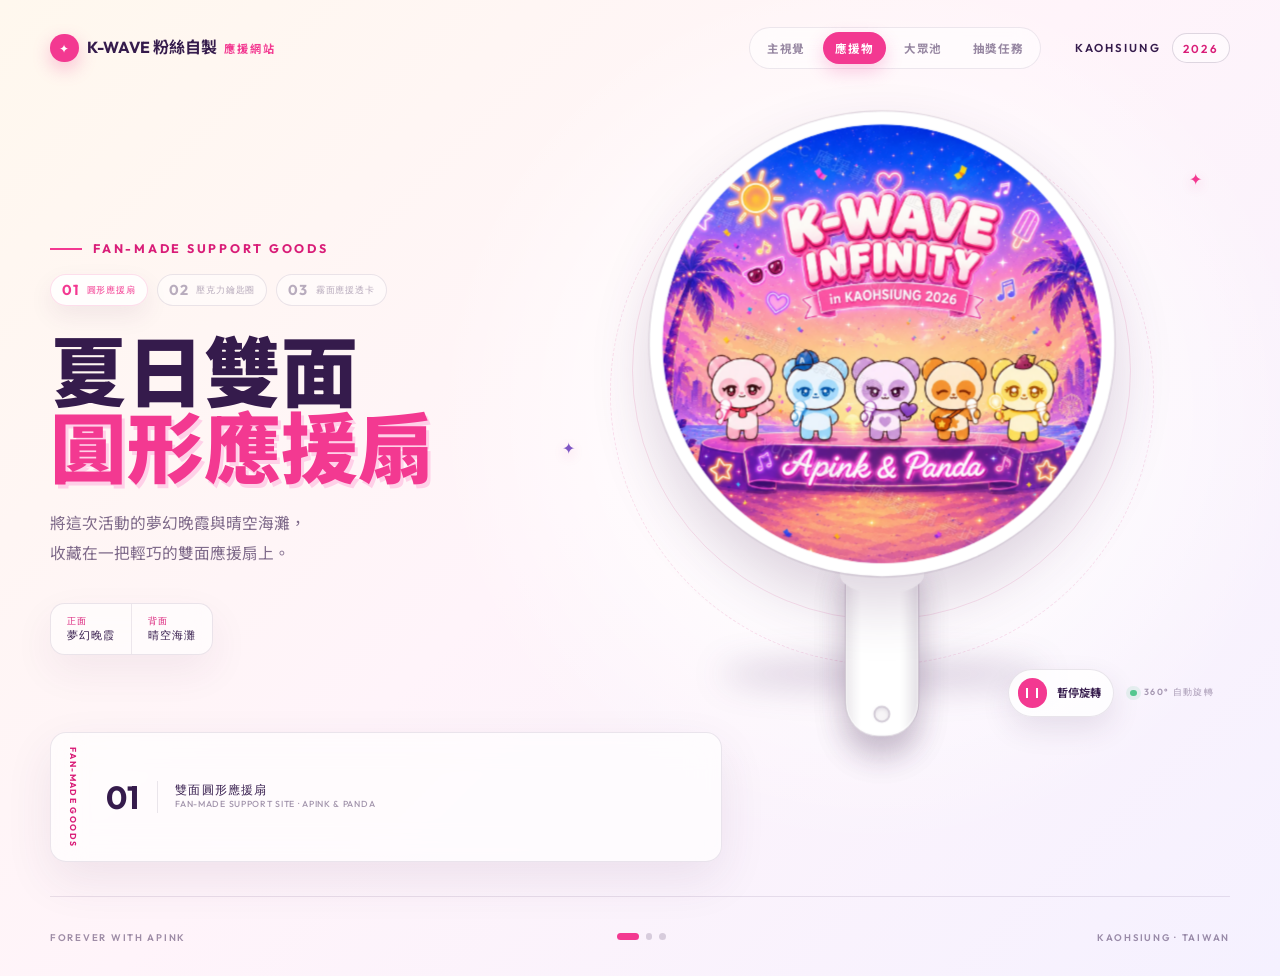
==== merch.html @ 1ee32392 "Rebuild site with watermarked assets" ====
<!doctype html>
<html lang="zh-Hant">

<head>
  <meta charset="UTF-8" />
  <meta name="viewport" content="width=device-width, initial-scale=1.0" />
  <meta name="description" content="Apink & Panda 粉絲自製應援物，展示雙面圓形扇、壓克力鑰匙圈與霧面應援透卡。" />
  <title>粉絲自製應援物 | Apink & Panda</title>
  <link rel="preconnect" href="https://fonts.googleapis.com" />
  <link rel="preconnect" href="https://fonts.gstatic.com" crossorigin />
  <link
    href="https://fonts.googleapis.com/css2?family=Noto+Sans+TC:wght@400;500;700;900&family=Outfit:wght@500;600;700&display=swap"
    rel="stylesheet" />
  <link rel="stylesheet" href="styles.css?v=24" />
</head>

<body class="merch-page">
  <div class="page-glow page-glow--pink" aria-hidden="true"></div>
  <div class="page-glow page-glow--blue" aria-hidden="true"></div>

  <header class="site-header">
    <a class="brand" href="/kwave2026/" aria-label="粉絲自製應援網站首頁">
      <span class="brand__spark" aria-hidden="true">✦</span>
      <span class="brand__text">K-WAVE <span class="brand__suffix">粉絲自製</span></span>
      <strong>應援網站</strong>
    </a>
    <div class="header-actions">
      <nav class="site-nav" aria-label="主要導覽">
        <a href="/kwave2026/">主視覺</a>
        <a class="is-active" href="/kwave2026/merch.html" aria-current="page">應援物</a>
        <a href="/kwave2026/support-pool.html">大眾池</a>
        <a href="/kwave2026/#lucky-draw">抽獎任務</a>
      </nav>
      <p class="event-tag">KAOHSIUNG <span>2026</span></p>
    </div>
  </header>

  <main class="merch-main">
    <section class="merch-copy" aria-labelledby="merch-title">
      <p class="eyebrow"><span></span> FAN-MADE SUPPORT GOODS</p>
      <div class="collection-tabs" role="tablist" aria-label="選擇應援物">
        <button class="is-active" type="button" role="tab" aria-selected="true" data-product="fan">
          <strong>01</strong>
          <span>圓形應援扇</span>
        </button>
        <button type="button" role="tab" aria-selected="false" data-product="keychain">
          <strong>02</strong>
          <span>壓克力鑰匙圈</span>
        </button>
        <button type="button" role="tab" aria-selected="false" data-product="card">
          <strong>03</strong>
          <span>霧面應援透卡</span>
        </button>
      </div>
      <h1 id="merch-title">
        <span id="product-title-prefix">夏日雙面</span>
        <span id="product-title-name">圓形應援扇</span>
      </h1>
      <p class="intro" id="product-intro">
        將這次活動的夢幻晚霞與晴空海灘，<br />
        收藏在一把輕巧的雙面應援扇上。
      </p>

      <div class="merch-meta">
        <div>
          <span id="front-label">正面</span>
          <strong id="front-name">夢幻晚霞</strong>
        </div>
        <div>
          <span id="back-label">背面</span>
          <strong id="back-name">晴空海灘</strong>
        </div>
      </div>
    </section>

    <section class="product-showcase" id="product-showcase" aria-label="雙面圓形應援扇 360 度展示">
      <div class="showcase-ring showcase-ring--outer" aria-hidden="true"></div>
      <div class="showcase-ring showcase-ring--inner" aria-hidden="true"></div>
      <span class="spark merch-spark--one" aria-hidden="true">✦</span>
      <span class="spark merch-spark--two" aria-hidden="true">✦</span>

      <div class="product-model product-fan is-active" id="product-fan" data-product-model="fan">
        <div class="product-rotator product-fan__rotator">
          <div class="product-fan__face product-fan__face--front">
            <div class="product-fan__handle">
              <span class="product-fan__hole"></span>
            </div>
            <div class="product-fan__head">
              <img
                src="assets/apink-wave-night.webp?v=wm1"
                alt="圓形應援扇正面，K-WAVE INFINITY 夢幻晚霞款"
                width="1253"
                height="1253"
                decoding="async"
                draggable="false"
              />
            </div>
          </div>

          <div class="product-fan__face product-fan__face--back">
            <div class="product-fan__handle">
              <span class="product-fan__hole"></span>
            </div>
            <div class="product-fan__head">
              <img
                src="assets/apink-wave-day.webp?v=wm1"
                alt="圓形應援扇背面，K-WAVE INFINITY 晴空海灘款"
                width="1248"
                height="1248"
                decoding="async"
                draggable="false"
              />
            </div>
          </div>
        </div>
      </div>

      <div class="product-model product-keychain" id="product-keychain" data-product-model="keychain" hidden>
        <div class="product-keychain__pair" aria-label="夜晚版本與白天版本壓克力鑰匙圈">
          <div class="product-keychain__item product-keychain__item--night">
            <div class="product-rotator product-keychain__rotator">
              <div class="product-keychain__face product-keychain__face--front">
                <div class="product-keychain__ring"></div>
                <div class="product-keychain__link product-keychain__link--one"></div>
                <div class="product-keychain__link product-keychain__link--two"></div>
                <div class="product-keychain__connector"></div>
                <div class="product-keychain__charm">
                  <img
                    src="assets/apink-wave-night.webp?v=wm1"
                    alt="夜晚版本圓形壓克力鑰匙圈，K-WAVE INFINITY 夢幻晚霞款"
                    width="1253"
                    height="1253"
                    decoding="async"
                    draggable="false"
                  />
                  <span class="product-keychain__eyelet" aria-hidden="true"></span>
                </div>
              </div>

              <div class="product-keychain__face product-keychain__face--back">
                <div class="product-keychain__ring"></div>
                <div class="product-keychain__link product-keychain__link--one"></div>
                <div class="product-keychain__link product-keychain__link--two"></div>
                <div class="product-keychain__connector"></div>
                <div class="product-keychain__charm">
                  <img
                    src="assets/apink-wave-night.webp?v=wm1"
                    alt="夜晚版本圓形壓克力鑰匙圈背面同款圖案"
                    width="1253"
                    height="1253"
                    decoding="async"
                    draggable="false"
                  />
                  <span class="product-keychain__eyelet" aria-hidden="true"></span>
                </div>
              </div>
            </div>
            <span class="product-keychain__label">夜晚版本</span>
          </div>

          <div class="product-keychain__item product-keychain__item--day">
            <div class="product-rotator product-keychain__rotator">
              <div class="product-keychain__face product-keychain__face--front">
                <div class="product-keychain__ring"></div>
                <div class="product-keychain__link product-keychain__link--one"></div>
                <div class="product-keychain__link product-keychain__link--two"></div>
                <div class="product-keychain__connector"></div>
                <div class="product-keychain__charm">
                  <img
                    src="assets/apink-wave-day.webp?v=wm1"
                    alt="白天版本圓形壓克力鑰匙圈，K-WAVE INFINITY 晴空海灘款"
                    width="1248"
                    height="1248"
                    decoding="async"
                    draggable="false"
                  />
                  <span class="product-keychain__eyelet" aria-hidden="true"></span>
                </div>
              </div>

              <div class="product-keychain__face product-keychain__face--back">
                <div class="product-keychain__ring"></div>
                <div class="product-keychain__link product-keychain__link--one"></div>
                <div class="product-keychain__link product-keychain__link--two"></div>
                <div class="product-keychain__connector"></div>
                <div class="product-keychain__charm">
                  <img
                    src="assets/apink-wave-day.webp?v=wm1"
                    alt="白天版本圓形壓克力鑰匙圈背面同款圖案"
                    width="1248"
                    height="1248"
                    decoding="async"
                    draggable="false"
                  />
                  <span class="product-keychain__eyelet" aria-hidden="true"></span>
                </div>
              </div>
            </div>
            <span class="product-keychain__label">白天版本</span>
          </div>
        </div>
      </div>

      <div class="product-model product-card" id="product-card" data-product-model="card" hidden>
        <div class="product-rotator product-card__rotator">
          <div class="product-card__face product-card__face--front">
            <div class="product-card__sheet">
              <img
                src="assets/apink-wave-card.webp?v=wm1"
                alt="霧面透卡正面，K-WAVE INFINITY Apink 與 Panda 橫式設計"
                width="1555"
                height="1012"
                decoding="async"
                draggable="false"
              />
              <span class="product-card__frost" aria-hidden="true"></span>
            </div>
          </div>

          <div class="product-card__face product-card__face--back">
            <div class="product-card__sheet">
              <img
                src="assets/apink-wave-card.webp?v=wm1"
                alt="霧面透卡背面，可透見鏡像的 K-WAVE INFINITY 圖案"
                width="1555"
                height="1012"
                decoding="async"
                draggable="false"
              />
              <span class="product-card__frost" aria-hidden="true"></span>
              <span class="product-card__back-mark" aria-hidden="true">K-WAVE 2026</span>
            </div>
          </div>
        </div>
      </div>

      <div class="spin-control">
        <button id="spin-toggle" type="button" aria-pressed="false">
          <span class="spin-control__icon" aria-hidden="true"></span>
          <span id="spin-label">暫停旋轉</span>
        </button>
        <p aria-live="polite"><span class="motion-indicator"></span> <span id="motion-status">360° 自動旋轉</span></p>
      </div>
    </section>

    <aside class="product-ticket" aria-label="應援物資訊">
      <p>FAN-MADE GOODS</p>
      <strong id="ticket-number">01</strong>
      <div>
        <span id="ticket-name">雙面圓形應援扇</span>
        <small>FAN-MADE SUPPORT SITE · APINK &amp; PANDA</small>
      </div>
    </aside>
  </main>

  <footer class="site-footer">
    <p>FOREVER WITH APINK</p>
    <div class="pagination" aria-label="應援物頁次">
      <button class="pagination__dot is-active" type="button" data-product="fan" aria-label="顯示 01 圓形應援扇"
        aria-current="true"></button>
      <button class="pagination__dot" type="button" data-product="keychain" aria-label="顯示 02 壓克力鑰匙圈"
        aria-current="false"></button>
      <button class="pagination__dot" type="button" data-product="card" aria-label="顯示 03 霧面透卡"
        aria-current="false"></button>
    </div>
    <p>KAOHSIUNG · TAIWAN</p>
  </footer>

  <script src="merch.js?v=6"></script>
</body>

</html>
---- styles.css ----
:root {
  color-scheme: light;
  --ink: #351b4c;
  --pink: #f33991;
  --pink-deep: #d91d78;
  --pink-light: #ff96cf;
  --violet: #7e56c4;
  --cream: #fff8f0;
  --blue: #5bc8ff;
  --card-size: min(38rem, 68vw, 72vh);
  font-family: "Noto Sans TC", sans-serif;
  font-synthesis: none;
}

* {
  box-sizing: border-box;
}

html {
  min-width: 320px;
  min-height: 100%;
  overflow-x: hidden;
  overflow-x: clip;
  background: var(--cream);
}

body {
  position: relative;
  min-height: 100vh;
  min-height: 100svh;
  margin: 0;
  overflow-x: hidden;
  color: var(--ink);
  background:
    radial-gradient(circle at 53% 47%, rgb(255 255 255 / 92%) 0 15%, transparent 42%),
    linear-gradient(135deg, #fff8ee 0%, #fff2f7 50%, #f7f2ff 100%);
}

body::before {
  position: fixed;
  inset: 0;
  z-index: -1;
  background-image: radial-gradient(rgb(100 61 130 / 16%) 0.7px, transparent 0.7px);
  background-size: 11px 11px;
  content: "";
  mask-image: linear-gradient(to bottom, black, transparent 84%);
}

button,
a {
  -webkit-tap-highlight-color: transparent;
}

.page-glow {
  position: fixed;
  z-index: -2;
  width: min(42rem, 100vw);
  aspect-ratio: 1;
  border-radius: 50%;
  filter: blur(70px);
  opacity: 0.22;
  pointer-events: none;
}

.page-glow--pink {
  top: -18rem;
  left: 0;
  background: #ff5fac;
}

.page-glow--blue {
  right: 0;
  bottom: -21rem;
  background: #70ccff;
}

.site-header,
.site-footer {
  position: relative;
  z-index: 10;
  display: flex;
  align-items: center;
  justify-content: space-between;
  width: min(1180px, calc(100% - 64px));
  margin-inline: auto;
}

.site-header {
  min-height: 96px;
}

.header-actions,
.site-nav {
  display: flex;
  align-items: center;
}

.header-actions {
  gap: 2.1rem;
}

.site-nav {
  gap: 0.35rem;
  padding: 0.28rem;
  border: 1px solid rgb(53 27 76 / 9%);
  border-radius: 999px;
  background: rgb(255 255 255 / 50%);
  backdrop-filter: blur(12px);
}

.site-nav a {
  padding: 0.48rem 0.78rem;
  border-radius: 999px;
  color: rgb(53 27 76 / 52%);
  font-size: 0.72rem;
  font-weight: 700;
  letter-spacing: 0.06em;
  text-decoration: none;
  transition:
    color 180ms ease,
    background 180ms ease,
    box-shadow 180ms ease;
}

.site-nav a:hover {
  color: var(--pink-deep);
}

.site-nav a.is-active {
  color: white;
  background: var(--pink);
  box-shadow: 0 7px 18px rgb(236 45 137 / 23%);
}

.brand {
  display: inline-flex;
  align-items: baseline;
  gap: 0.42rem;
  min-width: 0;
  color: var(--ink);
  font-family: "Outfit", "Noto Sans TC", sans-serif;
  font-size: 1rem;
  font-weight: 700;
  letter-spacing: 0;
  text-decoration: none;
  white-space: nowrap;
}

.brand__text {
  overflow: hidden;
  min-width: 0;
  text-overflow: ellipsis;
  white-space: nowrap;
}

.brand strong {
  color: var(--pink);
  font-size: 0.7rem;
  letter-spacing: 0.17em;
}

.brand__spark {
  display: inline-grid;
  width: 1.8rem;
  height: 1.8rem;
  margin-right: 0.12rem;
  place-items: center;
  border-radius: 50%;
  color: white;
  background: var(--pink);
  box-shadow: 0 7px 18px rgb(236 45 137 / 28%);
  font-size: 0.78rem;
}

.event-tag {
  margin: 0;
  font-family: "Outfit", sans-serif;
  font-size: 0.72rem;
  font-weight: 600;
  letter-spacing: 0.18em;
}

.event-tag span {
  display: inline-block;
  margin-left: 0.45rem;
  padding: 0.4rem 0.65rem;
  border: 1px solid rgb(53 27 76 / 16%);
  border-radius: 999px;
  color: var(--pink-deep);
  background: rgb(255 255 255 / 52%);
}

.hero {
  display: grid;
  grid-template-columns: minmax(17rem, 0.76fr) minmax(28rem, 1.24fr);
  align-items: center;
  width: min(1180px, calc(100% - 64px));
  min-height: calc(100svh - 176px);
  margin-inline: auto;
  padding: 1.5rem 0 3rem;
}

.hero__copy {
  position: relative;
  z-index: 5;
  padding-bottom: 2.25rem;
}

.eyebrow {
  display: flex;
  align-items: center;
  gap: 0.7rem;
  margin: 0 0 1.1rem;
  color: var(--pink-deep);
  font-family: "Outfit", sans-serif;
  font-size: 0.78rem;
  font-weight: 700;
  letter-spacing: 0.22em;
}

.eyebrow span {
  width: 2rem;
  height: 2px;
  background: var(--pink);
}

h1 {
  margin: 0;
  color: var(--ink);
  font-size: 4.8rem;
  font-weight: 900;
  letter-spacing: 0;
  line-height: 0.98;
}

h1 span {
  display: block;
  color: var(--pink);
  text-shadow: 0.04em 0.055em 0 #ffd0e8;
}

.intro {
  margin: 1.7rem 0 0;
  color: rgb(53 27 76 / 64%);
  font-size: 0.98rem;
  line-height: 1.9;
}

.hero-actions {
  display: flex;
  flex-wrap: wrap;
  gap: 0.8rem;
  margin-top: 2rem;
}

.primary-link,
.ghost-link,
.raffle-primary,
.raffle-secondary {
  display: inline-flex;
  align-items: center;
  justify-content: center;
  min-height: 2.85rem;
  padding: 0.72rem 1rem;
  border-radius: 999px;
  font-weight: 800;
  text-decoration: none;
  transition:
    transform 180ms ease,
    box-shadow 180ms ease,
    border-color 180ms ease,
    background 180ms ease;
}

.primary-link,
.raffle-primary {
  border: 1px solid rgb(243 57 145 / 18%);
  color: white;
  background: var(--pink);
  box-shadow: 0 14px 30px rgb(236 45 137 / 24%);
}

.ghost-link,
.raffle-secondary {
  border: 1px solid rgb(53 27 76 / 11%);
  color: var(--ink);
  background: rgb(255 255 255 / 66%);
  box-shadow: 0 12px 28px rgb(64 35 81 / 8%);
}

.primary-link:hover,
.ghost-link:hover,
.raffle-primary:hover,
.raffle-secondary:hover {
  transform: translateY(-2px);
}

.side-status {
  display: flex;
  align-items: center;
  gap: 0.55rem;
  width: fit-content;
  margin-top: 2rem;
  padding: 0.6rem 0.85rem;
  border: 1px solid rgb(53 27 76 / 10%);
  border-radius: 999px;
  background: rgb(255 255 255 / 58%);
  box-shadow: 0 12px 35px rgb(93 43 94 / 8%);
  backdrop-filter: blur(12px);
  font-size: 0.68rem;
  letter-spacing: 0.08em;
}

.side-status__dot {
  width: 0.48rem;
  height: 0.48rem;
  border-radius: 50%;
  background: var(--pink);
  box-shadow: 0 0 0 4px rgb(243 57 145 / 12%);
}

.side-status strong {
  font-family: "Outfit", sans-serif;
  font-size: 0.68rem;
  letter-spacing: 0.13em;
}

.fan-stage {
  position: relative;
  display: grid;
  min-height: calc(var(--card-size) + 7rem);
  place-items: center;
  perspective: 1500px;
}

.flip-card {
  position: relative;
  z-index: 3;
  width: var(--card-size);
  aspect-ratio: 1;
  padding: 0;
  border: 0;
  border-radius: 50%;
  outline: none;
  background: transparent;
  cursor: pointer;
  perspective: 1500px;
  touch-action: pan-y;
  animation: fan-float 5.5s ease-in-out infinite;
}

.flip-card::before {
  position: absolute;
  inset: 3.5%;
  z-index: -1;
  border-radius: 50%;
  background: rgb(128 49 119 / 34%);
  box-shadow: 0 2.5rem 3rem rgb(97 48 108 / 24%);
  content: "";
  filter: blur(20px);
  transform: translateY(5%);
  transition: background 600ms ease;
}

.flip-card:focus-visible::after {
  position: absolute;
  inset: -0.7rem;
  border: 3px solid var(--pink);
  border-radius: 50%;
  content: "";
  animation: focus-pulse 1.4s ease-in-out infinite;
}

.flip-card__inner {
  position: absolute;
  inset: 0;
  display: block;
  border-radius: 50%;
  transform-style: preserve-3d;
  transition: transform 900ms cubic-bezier(0.2, 0.74, 0.25, 1);
}

.flip-card.is-flipped .flip-card__inner {
  transform: rotateY(180deg);
}

.flip-card__face {
  position: absolute;
  inset: 0;
  display: block;
  overflow: hidden;
  border: 8px solid rgb(255 255 255 / 88%);
  border-radius: 50%;
  background: #fff;
  box-shadow:
    0 0 0 1px rgb(84 45 93 / 9%),
    inset 0 0 0 1px rgb(255 255 255 / 80%);
  backface-visibility: hidden;
  -webkit-backface-visibility: hidden;
}

.flip-card__face::after {
  position: absolute;
  inset: 0;
  border-radius: inherit;
  background: linear-gradient(
    125deg,
    rgb(255 255 255 / 42%) 0%,
    transparent 19%,
    transparent 74%,
    rgb(255 255 255 / 16%) 100%
  );
  content: "";
  pointer-events: none;
}

.flip-card__face--back {
  transform: rotateY(180deg);
}

.flip-card__face img {
  display: block;
  width: 100%;
  height: 100%;
  object-fit: cover;
  user-select: none;
}

.flip-hint {
  position: absolute;
  right: 2.5%;
  bottom: 0.75rem;
  z-index: 6;
  display: flex;
  align-items: center;
  gap: 0.65rem;
  padding: 0.55rem 0.9rem 0.55rem 0.55rem;
  border: 1px solid rgb(53 27 76 / 11%);
  border-radius: 999px;
  color: var(--ink);
  background: rgb(255 255 255 / 78%);
  box-shadow: 0 12px 32px rgb(64 35 81 / 12%);
  backdrop-filter: blur(14px);
  font: 600 0.76rem/1 "Noto Sans TC", sans-serif;
  cursor: pointer;
  transition:
    transform 180ms ease,
    box-shadow 180ms ease;
}

.flip-hint:hover {
  box-shadow: 0 14px 36px rgb(64 35 81 / 18%);
  transform: translateY(-2px);
}

.flip-hint__icon {
  display: grid;
  width: 2rem;
  height: 2rem;
  place-items: center;
  border-radius: 50%;
  color: white;
  background: var(--pink);
}

.flip-hint__icon svg {
  width: 1.1rem;
  fill: none;
  stroke: currentColor;
  stroke-linecap: round;
  stroke-linejoin: round;
  stroke-width: 1.8;
}

.orbit {
  position: absolute;
  z-index: 0;
  border: 1px solid rgb(218 46 130 / 14%);
  border-radius: 50%;
  pointer-events: none;
}

.orbit--outer {
  width: calc(var(--card-size) + 6rem);
  aspect-ratio: 1;
  border-style: dashed;
  animation: orbit-spin 35s linear infinite;
}

.orbit--inner {
  width: calc(var(--card-size) + 2.8rem);
  aspect-ratio: 1;
}

.spark {
  position: absolute;
  z-index: 4;
  color: var(--pink);
  text-shadow: 0 4px 12px rgb(218 46 130 / 25%);
  animation: spark-pulse 2.8s ease-in-out infinite;
}

.spark--one {
  top: 11%;
  right: 5%;
  font-size: 1.3rem;
}

.spark--two {
  bottom: 15%;
  left: 2%;
  color: var(--violet);
  font-size: 0.9rem;
  animation-delay: -1.2s;
}

.spark--three {
  top: 25%;
  left: 3%;
  color: #f0a524;
  font-size: 0.65rem;
  animation-delay: -2s;
}

.site-footer {
  min-height: 80px;
  border-top: 1px solid rgb(53 27 76 / 10%);
  color: rgb(53 27 76 / 48%);
  font-family: "Outfit", sans-serif;
  font-size: 0.6rem;
  font-weight: 600;
  letter-spacing: 0.18em;
}

.pagination {
  display: flex;
  align-items: center;
  gap: 0.45rem;
}

.pagination__dot {
  padding: 0;
  width: 0.38rem;
  height: 0.38rem;
  border: 0;
  border-radius: 999px;
  background: rgb(53 27 76 / 18%);
  cursor: pointer;
  transition:
    width 320ms ease,
    background 320ms ease;
}

.pagination__dot.is-active {
  width: 1.35rem;
  background: var(--pink);
}

.merch-page {
  --fan-head-size: min(29rem, 50vw, 59vh);
  --keychain-size: min(21rem, 38vw, 43vh);
  --merch-card-width: min(31rem, 47vw, 58vh);
  background:
    radial-gradient(circle at 68% 42%, rgb(255 255 255 / 96%) 0 14%, transparent 42%),
    linear-gradient(135deg, #fff8ee 0%, #fff4fa 48%, #f5f1ff 100%);
}

.merch-main {
  position: relative;
  display: grid;
  grid-template-columns: minmax(19rem, 0.82fr) minmax(31rem, 1.18fr);
  align-items: center;
  width: min(1180px, calc(100% - 64px));
  min-height: calc(100svh - 176px);
  margin-inline: auto;
  padding: 1rem 0 7rem;
}

.merch-copy {
  position: relative;
  z-index: 5;
}

.collection-tabs {
  position: relative;
  z-index: 1;
  display: flex;
  flex-wrap: wrap;
  gap: 0.55rem;
  margin: 0 0 1.5rem;
}

.collection-tabs button {
  display: flex;
  align-items: center;
  gap: 0.48rem;
  padding: 0.5rem 0.7rem;
  border: 1px solid rgb(53 27 76 / 10%);
  border-radius: 999px;
  color: rgb(53 27 76 / 35%);
  background: rgb(255 255 255 / 48%);
  cursor: pointer;
  font: 600 0.65rem/1 "Outfit", sans-serif;
  letter-spacing: 0.08em;
  transition:
    color 180ms ease,
    border-color 180ms ease,
    background 180ms ease,
    box-shadow 180ms ease;
}

.collection-tabs button:hover {
  color: var(--pink-deep);
}

.collection-tabs button.is-active {
  border-color: rgb(243 57 145 / 16%);
  color: var(--pink);
  background: rgb(255 255 255 / 82%);
  box-shadow: 0 10px 24px rgb(93 43 94 / 8%);
}

.collection-tabs strong {
  font-size: 0.9rem;
}

.collection-tabs span {
  font-size: 0.55rem;
}

.merch-copy h1 #product-title-prefix {
  color: var(--ink);
  text-shadow: none;
}

.merch-meta {
  display: grid;
  grid-template-columns: repeat(2, auto);
  width: fit-content;
  margin-top: 2.2rem;
  overflow: hidden;
  border: 1px solid rgb(53 27 76 / 10%);
  border-radius: 0.9rem;
  background: rgb(255 255 255 / 56%);
  box-shadow: 0 16px 40px rgb(93 43 94 / 7%);
  backdrop-filter: blur(12px);
}

.merch-meta div {
  display: grid;
  gap: 0.3rem;
  padding: 0.8rem 1rem;
}

.merch-meta div + div {
  border-left: 1px solid rgb(53 27 76 / 9%);
}

.merch-meta span {
  color: var(--pink-deep);
  font: 700 0.56rem/1 "Outfit", sans-serif;
  letter-spacing: 0.16em;
}

.merch-meta strong {
  font: 600 0.66rem/1 "Outfit", sans-serif;
  letter-spacing: 0.09em;
}

.product-showcase {
  position: relative;
  display: grid;
  min-height: calc(var(--fan-head-size) + 13rem);
  place-items: start center;
  perspective: 1800px;
}

.product-showcase::after {
  position: absolute;
  bottom: 5.9rem;
  left: 50%;
  z-index: 0;
  width: calc(var(--fan-head-size) * 0.7);
  height: 2rem;
  border-radius: 50%;
  background: rgb(73 36 93 / 18%);
  content: "";
  filter: blur(16px);
  transform: translateX(-50%);
  animation: product-shadow 9s ease-in-out infinite;
}

.product-fan {
  position: relative;
  z-index: 3;
  width: var(--fan-head-size);
  height: calc(var(--fan-head-size) + 10.2rem);
  transform-style: preserve-3d;
}

.product-fan__rotator {
  position: absolute;
  inset: 0;
  transform-style: preserve-3d;
  animation: product-turn 9s linear infinite;
}

.product-fan.is-paused .product-fan__rotator {
  animation-play-state: paused;
}

.product-fan__face {
  position: absolute;
  inset: 0;
  transform-style: preserve-3d;
  backface-visibility: hidden;
  -webkit-backface-visibility: hidden;
}

.product-fan__face--front {
  transform: translateZ(4px);
}

.product-fan__face--back {
  transform: rotateY(180deg) translateZ(4px);
}

.product-fan__head {
  position: relative;
  z-index: 3;
  width: var(--fan-head-size);
  aspect-ratio: 1;
  padding: 0.42rem;
  overflow: hidden;
  border: 0.42rem solid #fff;
  border-radius: 50%;
  background: #fff;
  box-shadow:
    0 0 0 1px rgb(60 31 75 / 17%),
    0 1.8rem 3.8rem rgb(83 39 95 / 20%),
    inset 0 0 1rem rgb(255 255 255 / 58%);
}

.product-fan__head::after {
  position: absolute;
  inset: 0;
  border-radius: inherit;
  background: linear-gradient(125deg, rgb(255 255 255 / 40%), transparent 20% 75%, rgb(255 255 255 / 15%));
  content: "";
  pointer-events: none;
}

.product-fan__head img {
  display: block;
  width: 100%;
  height: 100%;
  border-radius: 50%;
  object-fit: cover;
  user-select: none;
}

.product-fan__handle {
  position: absolute;
  top: calc(var(--fan-head-size) - 1.25rem);
  left: 50%;
  z-index: 1;
  width: clamp(3.6rem, calc(var(--fan-head-size) * 0.16), 4.7rem);
  height: 11.25rem;
  border: 1px solid rgb(60 31 75 / 18%);
  border-radius: 0 0 2.1rem 2.1rem;
  background:
    linear-gradient(90deg, rgb(229 225 230 / 72%), #fff 20% 78%, rgb(221 217 224 / 76%)),
    #fff;
  box-shadow:
    0 1.2rem 2rem rgb(65 36 75 / 17%),
    inset 0 0 0 1px rgb(255 255 255 / 75%);
  transform: translateX(-50%);
}

.product-fan__handle::before {
  position: absolute;
  top: -0.35rem;
  left: -0.35rem;
  width: calc(100% + 0.7rem);
  height: 2.6rem;
  border-radius: 0 0 45% 45%;
  background: white;
  content: "";
}

.product-fan__hole {
  position: absolute;
  bottom: 0.82rem;
  left: 50%;
  width: 1.08rem;
  aspect-ratio: 1;
  border: 2px solid rgb(53 27 76 / 18%);
  border-radius: 50%;
  background: rgb(246 243 246 / 80%);
  box-shadow: inset 0 2px 3px rgb(53 27 76 / 8%);
  transform: translateX(-50%);
}

.product-keychain {
  --keychain-item-size: calc(var(--keychain-size) * 0.72);
  position: relative;
  z-index: 3;
  width: min(100%, calc(var(--keychain-item-size) * 2 + 2rem));
  height: calc(var(--keychain-item-size) + 11rem);
  margin-top: 1.2rem;
  transform-style: preserve-3d;
}

.product-keychain__pair {
  display: grid;
  grid-template-columns: repeat(2, var(--keychain-item-size));
  gap: clamp(0.9rem, 2.2vw, 2rem);
  justify-content: center;
  width: 100%;
  height: 100%;
}

.product-keychain__item {
  position: relative;
  width: var(--keychain-item-size);
  height: calc(var(--keychain-item-size) + 9.4rem);
  transform-style: preserve-3d;
}

.product-keychain__item--night {
  transform: translateY(0.55rem) rotateZ(-1.6deg);
}

.product-keychain__item--day {
  transform: translateY(-0.2rem) rotateZ(1.6deg);
}

.product-keychain__rotator {
  position: absolute;
  inset: 0;
  transform-style: preserve-3d;
  animation: keychain-turn 8s linear infinite;
}

.product-keychain.is-paused .product-keychain__rotator {
  animation-play-state: paused;
}

.product-keychain__face {
  position: absolute;
  inset: 0;
  transform-style: preserve-3d;
  backface-visibility: hidden;
  -webkit-backface-visibility: hidden;
}

.product-keychain__face--front {
  transform: translateZ(5px);
}

.product-keychain__face--back {
  transform: rotateY(180deg) translateZ(5px);
}

.product-keychain__ring {
  position: absolute;
  top: 0;
  left: 50%;
  width: 5.2rem;
  aspect-ratio: 1;
  border: 0.48rem solid #d9d8df;
  border-radius: 50%;
  background: transparent;
  box-shadow:
    inset 0 0 0 2px rgb(255 255 255 / 78%),
    0 0.55rem 1.2rem rgb(53 27 76 / 16%);
  transform: translateX(-50%);
}

.product-keychain__ring::after {
  position: absolute;
  inset: -0.3rem;
  border: 1px solid rgb(53 27 76 / 18%);
  border-radius: inherit;
  content: "";
}

.product-keychain__link {
  position: absolute;
  left: 50%;
  width: 1.05rem;
  height: 1.65rem;
  border: 0.22rem solid #d9d8df;
  border-radius: 50%;
  box-shadow: inset 0 0 0 1px rgb(255 255 255 / 70%);
  transform: translateX(-50%);
}

.product-keychain__link--one {
  top: 4.25rem;
}

.product-keychain__link--two {
  top: 5.55rem;
}

.product-keychain__connector {
  position: absolute;
  top: 6.75rem;
  left: 50%;
  z-index: 1;
  width: 2.5rem;
  height: 2.8rem;
  border: 0.24rem solid #d9d8df;
  border-radius: 50%;
  background: rgb(255 255 255 / 18%);
  box-shadow: inset 0 0 0 1px rgb(255 255 255 / 75%);
  transform: translateX(-50%);
}

.product-keychain__charm {
  position: absolute;
  top: 8.2rem;
  left: 50%;
  width: var(--keychain-item-size, var(--keychain-size));
  aspect-ratio: 1;
  padding: 0.58rem;
  overflow: hidden;
  border: 0.28rem solid rgb(255 255 255 / 78%);
  border-radius: 50%;
  background: rgb(255 255 255 / 38%);
  box-shadow:
    0 0 0 1px rgb(60 31 75 / 18%),
    0 1.8rem 3.8rem rgb(83 39 95 / 20%),
    inset 0 0 1.2rem rgb(255 255 255 / 72%);
  transform: translateX(-50%);
  backdrop-filter: blur(3px);
}

.product-keychain__charm::after {
  position: absolute;
  inset: 0;
  border-radius: inherit;
  background:
    linear-gradient(125deg, rgb(255 255 255 / 58%), transparent 22% 68%, rgb(255 255 255 / 20%)),
    linear-gradient(90deg, rgb(255 255 255 / 22%), transparent 8% 92%, rgb(255 255 255 / 30%));
  content: "";
  pointer-events: none;
}

.product-keychain__charm img {
  display: block;
  width: 100%;
  height: 100%;
  border-radius: 50%;
  object-fit: cover;
  user-select: none;
}

.product-keychain__eyelet {
  position: absolute;
  top: 0.82rem;
  left: 50%;
  z-index: 2;
  width: 1.2rem;
  aspect-ratio: 1;
  border: 0.22rem solid #d9d8df;
  border-radius: 50%;
  background: rgb(255 255 255 / 74%);
  box-shadow:
    0 2px 5px rgb(53 27 76 / 16%),
    inset 0 0 0 1px white;
  transform: translateX(-50%);
}

.product-keychain__label {
  position: absolute;
  left: 50%;
  bottom: 0;
  z-index: 4;
  padding: 0.42rem 0.68rem;
  border: 1px solid rgb(255 255 255 / 64%);
  border-radius: 999px;
  color: var(--pink-deep);
  background: rgb(255 255 255 / 72%);
  box-shadow: 0 10px 22px rgb(64 35 81 / 10%);
  font-size: 0.68rem;
  font-weight: 900;
  white-space: nowrap;
  transform: translateX(-50%);
  backdrop-filter: blur(10px);
}

.product-card {
  position: relative;
  z-index: 3;
  width: var(--merch-card-width);
  aspect-ratio: 1555 / 1012;
  margin-top: 6.4rem;
  transform-style: preserve-3d;
}

.product-card__rotator {
  position: absolute;
  inset: 0;
  transform-style: preserve-3d;
  animation: card-float 4.2s ease-in-out infinite;
}

.product-card.is-paused .product-card__rotator {
  animation-play-state: paused;
}

.product-card__face {
  position: absolute;
  inset: 0;
  transform-style: preserve-3d;
  backface-visibility: hidden;
  -webkit-backface-visibility: hidden;
}

.product-card__face--front {
  transform: translateZ(4px);
}

.product-card__face--back {
  transform: rotateY(180deg) translateZ(4px);
}

.product-card__sheet {
  position: relative;
  width: 100%;
  height: 100%;
  padding: 0.42rem;
  overflow: hidden;
  border: 1px solid rgb(255 255 255 / 82%);
  border-radius: 1.15rem;
  background:
    linear-gradient(135deg, rgb(255 255 255 / 62%), rgb(238 225 246 / 34%)),
    rgb(255 255 255 / 28%);
  box-shadow:
    0 0 0 1px rgb(70 38 88 / 14%),
    0 2rem 4rem rgb(83 39 95 / 19%),
    inset 0 0 1.2rem rgb(255 255 255 / 70%);
  backdrop-filter: blur(5px) saturate(0.9);
}

.product-card__sheet::before {
  position: absolute;
  inset: 0;
  z-index: 3;
  border-radius: inherit;
  background:
    linear-gradient(115deg, rgb(255 255 255 / 48%), transparent 24% 68%, rgb(255 255 255 / 24%)),
    radial-gradient(circle at 24% 20%, rgb(255 255 255 / 28%), transparent 30%);
  content: "";
  pointer-events: none;
}

.product-card__sheet::after {
  position: absolute;
  inset: 0.18rem;
  z-index: 4;
  border: 1px solid rgb(255 255 255 / 58%);
  border-radius: 0.9rem;
  content: "";
  pointer-events: none;
}

.product-card__sheet img {
  display: block;
  width: 100%;
  height: 100%;
  border-radius: 0.78rem;
  object-fit: cover;
  opacity: 0.82;
  filter: contrast(0.92) saturate(0.88);
  user-select: none;
}

.product-card__frost {
  position: absolute;
  inset: 0.42rem;
  z-index: 2;
  border-radius: 0.78rem;
  background-image: radial-gradient(rgb(255 255 255 / 24%) 0.6px, transparent 0.7px);
  background-size: 4px 4px;
  mix-blend-mode: screen;
  opacity: 0.78;
  pointer-events: none;
}

.product-card__face--back img {
  opacity: 0.5;
  filter: contrast(0.8) saturate(0.65) blur(0.35px);
  transform: scaleX(-1);
}

.product-card__face--back .product-card__frost {
  background-color: rgb(255 255 255 / 20%);
  opacity: 1;
}

.product-card__back-mark {
  position: absolute;
  right: 1.25rem;
  bottom: 1rem;
  z-index: 5;
  padding: 0.42rem 0.65rem;
  border: 1px solid rgb(255 255 255 / 58%);
  border-radius: 999px;
  color: rgb(53 27 76 / 54%);
  background: rgb(255 255 255 / 26%);
  font: 700 0.55rem/1 "Outfit", sans-serif;
  letter-spacing: 0.14em;
  backdrop-filter: blur(5px);
}

.product-showcase.is-card::after {
  bottom: 14rem;
  width: calc(var(--merch-card-width) * 0.72);
  animation: card-shadow 4.2s ease-in-out infinite;
}

.product-showcase.is-keychain::after {
  bottom: 6.2rem;
  width: calc(var(--keychain-size) * 1.3);
}

.product-showcase.is-card .spin-control {
  bottom: 10rem;
}

.showcase-ring {
  position: absolute;
  top: calc(var(--fan-head-size) * 0.02);
  z-index: 0;
  aspect-ratio: 1;
  border: 1px solid rgb(218 46 130 / 13%);
  border-radius: 50%;
  pointer-events: none;
}

.showcase-ring--outer {
  width: calc(var(--fan-head-size) + 5rem);
  border-style: dashed;
  animation: orbit-spin 36s linear infinite;
}

.showcase-ring--inner {
  width: calc(var(--fan-head-size) + 2.2rem);
}

.merch-spark--one {
  top: 8%;
  right: 4%;
}

.merch-spark--two {
  top: 48%;
  left: 4%;
  color: var(--violet);
  animation-delay: -1.3s;
}

.spin-control {
  position: absolute;
  right: 1rem;
  bottom: 4.2rem;
  z-index: 6;
  display: flex;
  align-items: center;
  gap: 1rem;
}

.spin-control button {
  display: flex;
  align-items: center;
  gap: 0.58rem;
  padding: 0.52rem 0.8rem 0.52rem 0.55rem;
  border: 1px solid rgb(53 27 76 / 11%);
  border-radius: 999px;
  color: var(--ink);
  background: rgb(255 255 255 / 82%);
  box-shadow: 0 12px 30px rgb(64 35 81 / 11%);
  font: 600 0.7rem/1 "Noto Sans TC", sans-serif;
  cursor: pointer;
}

.spin-control__icon {
  position: relative;
  display: grid;
  width: 1.85rem;
  height: 1.85rem;
  place-items: center;
  border-radius: 50%;
  background: var(--pink);
}

.spin-control__icon::before {
  width: 0.5rem;
  height: 0.62rem;
  border-right: 2px solid white;
  border-left: 2px solid white;
  content: "";
}

.spin-control button[aria-pressed="true"] .spin-control__icon::before {
  width: 0;
  height: 0;
  margin-left: 0.12rem;
  border-top: 0.35rem solid transparent;
  border-right: 0;
  border-bottom: 0.35rem solid transparent;
  border-left: 0.58rem solid white;
}

.spin-control p {
  display: flex;
  align-items: center;
  gap: 0.45rem;
  margin: 0;
  color: rgb(53 27 76 / 43%);
  font: 600 0.56rem/1 "Outfit", sans-serif;
  letter-spacing: 0.15em;
}

.spin-control .motion-indicator {
  width: 0.4rem;
  height: 0.4rem;
  flex: 0 0 auto;
  border-radius: 50%;
  background: #54c78f;
  box-shadow: 0 0 0 4px rgb(84 199 143 / 12%);
}

.product-ticket {
  position: absolute;
  bottom: 2.15rem;
  left: 0;
  z-index: 7;
  display: grid;
  grid-template-columns: auto auto 1fr;
  align-items: center;
  width: min(42rem, 64%);
  padding: 0.85rem 1.1rem;
  border: 1px solid rgb(53 27 76 / 10%);
  border-radius: 1rem;
  background: rgb(255 255 255 / 66%);
  box-shadow: 0 18px 48px rgb(79 39 91 / 9%);
  backdrop-filter: blur(16px);
}

.product-ticket > p {
  margin: 0;
  padding-right: 1rem;
  color: var(--pink-deep);
  font: 700 0.54rem/1 "Outfit", sans-serif;
  letter-spacing: 0.16em;
  writing-mode: vertical-rl;
}

.product-ticket > strong {
  padding: 0 1.1rem 0 0.8rem;
  border-right: 1px solid rgb(53 27 76 / 10%);
  font: 700 2rem/1 "Outfit", sans-serif;
}

.product-ticket > div {
  display: grid;
  gap: 0.28rem;
  padding-left: 1.1rem;
}

.product-ticket span {
  font: 700 0.72rem/1 "Outfit", sans-serif;
  letter-spacing: 0.1em;
}

.product-ticket small {
  color: rgb(53 27 76 / 45%);
  font: 500 0.55rem/1 "Outfit", sans-serif;
  letter-spacing: 0.08em;
}

.raffle-section {
  position: relative;
  display: grid;
  grid-template-columns: minmax(18rem, 0.78fr) minmax(28rem, 1.22fr);
  gap: 3rem;
  align-items: center;
  width: min(1180px, calc(100% - 64px));
  margin: 0 auto 4.5rem;
  padding: 4.6rem 0 2.4rem;
}

.raffle-section::before {
  position: absolute;
  top: 1.4rem;
  right: 6%;
  z-index: -1;
  width: min(31rem, 72vw);
  aspect-ratio: 1;
  border-radius: 50%;
  background:
    radial-gradient(circle, rgb(255 255 255 / 78%) 0 16%, transparent 48%),
    radial-gradient(circle, rgb(243 57 145 / 14%) 0 42%, transparent 66%);
  content: "";
  filter: blur(2px);
}

.raffle-copy h2 {
  margin: 0;
  color: var(--ink);
  font-size: 4.4rem;
  font-weight: 900;
  letter-spacing: 0;
  line-height: 0.98;
}

.raffle-copy h2 span {
  display: block;
  color: var(--pink);
  text-shadow: 0.04em 0.055em 0 #ffd0e8;
}

.raffle-prize {
  display: grid;
  grid-template-columns: auto 1fr;
  gap: 1rem;
  align-items: center;
  width: fit-content;
  margin-top: 2rem;
  padding: 0.85rem 1rem;
  border: 1px solid rgb(53 27 76 / 10%);
  border-radius: 1.1rem;
  background: rgb(255 255 255 / 62%);
  box-shadow: 0 18px 48px rgb(79 39 91 / 9%);
  backdrop-filter: blur(16px);
}

.raffle-prize-visual {
  width: min(100%, 35rem);
  margin: 1.8rem 0 0;
}

.raffle-prize-visual img {
  display: block;
  width: 100%;
  height: auto;
  border: 1px solid rgb(53 27 76 / 8%);
  border-radius: 0.9rem;
  box-shadow: 0 22px 56px rgb(79 39 91 / 12%);
}

.raffle-prize strong {
  color: var(--pink);
  font: 800 2.4rem/1 "Outfit", sans-serif;
}

.raffle-prize div {
  display: grid;
  gap: 0.28rem;
}

.raffle-prize span {
  font: 700 0.72rem/1 "Outfit", sans-serif;
  letter-spacing: 0.12em;
}

.raffle-prize small {
  color: rgb(53 27 76 / 50%);
  font-size: 0.78rem;
  font-weight: 700;
}

.raffle-note {
  width: min(100%, 35rem);
  margin: 1rem 0 0;
  padding: 0.9rem 1rem;
  border-left: 3px solid rgb(243 57 145 / 46%);
  border-radius: 0.8rem;
  color: rgb(53 27 76 / 66%);
  background: rgb(255 255 255 / 50%);
  box-shadow: 0 14px 34px rgb(79 39 91 / 7%);
  font-size: 0.86rem;
  font-weight: 700;
  line-height: 1.75;
}

.raffle-note strong {
  display: block;
  margin-bottom: 0.28rem;
  color: var(--pink-deep);
  font-size: 0.78rem;
}

.raffle-note strong + strong {
  margin-top: 0.85rem;
}

.raffle-panel {
  position: relative;
  overflow: hidden;
  min-height: 39rem;
  padding: 1.2rem;
  border: 1px solid rgb(53 27 76 / 10%);
  border-radius: 1.45rem;
  background:
    linear-gradient(145deg, rgb(255 255 255 / 82%), rgb(255 244 250 / 70%)),
    rgb(255 255 255 / 62%);
  box-shadow:
    0 1.8rem 4rem rgb(83 39 95 / 14%),
    inset 0 0 0 1px rgb(255 255 255 / 54%);
  backdrop-filter: blur(18px);
}

.support-pool {
  display: grid;
  gap: 0.75rem;
  width: min(100%, 35rem);
}

.support-pool__header {
  display: flex;
  align-items: end;
  justify-content: space-between;
  gap: 0.8rem;
}

.support-pool__header p {
  margin: 0;
  color: var(--pink-deep);
  font: 800 0.58rem/1 "Outfit", sans-serif;
  letter-spacing: 0.16em;
}

.support-pool__header h3 {
  margin: 0;
  color: var(--ink);
  font-size: 1.25rem;
  font-weight: 900;
  letter-spacing: 0;
}

.support-pool__header h2 {
  margin: 0;
  color: var(--ink);
  font-size: 1.45rem;
  font-weight: 900;
  letter-spacing: 0;
}

.support-pool__stage {
  --pool-accent: var(--pink);
  position: relative;
  overflow: hidden;
  min-height: 13.5rem;
  padding: 1rem;
  border: 1px solid rgb(53 27 76 / 10%);
  border-radius: 1.25rem;
  background:
    radial-gradient(circle at 18% 18%, rgb(255 255 255 / 88%) 0 12%, transparent 36%),
    linear-gradient(135deg, rgb(255 239 248 / 82%), rgb(239 249 255 / 76%));
  box-shadow: 0 18px 42px rgb(79 39 91 / 10%);
}

.support-pool__stage[data-accent="blue"] {
  --pool-accent: var(--blue);
}

.support-pool__stage[data-accent="violet"] {
  --pool-accent: var(--violet);
}

.support-pool__stage[data-accent="sun"] {
  --pool-accent: #ffb84d;
}

.support-pool__stage::before {
  position: absolute;
  inset: auto -18% -45% 22%;
  height: 78%;
  border-radius: 999px;
  background: rgb(255 255 255 / 54%);
  content: "";
  transform: rotate(-8deg);
}

.support-pool__stage::after {
  position: absolute;
  top: 0.8rem;
  right: 0.9rem;
  color: rgb(53 27 76 / 28%);
  font: 900 0.58rem/1 "Outfit", sans-serif;
  letter-spacing: 0.14em;
  content: "RANDOM";
}

.support-pool__spark {
  position: absolute;
  z-index: 2;
  color: var(--pool-accent);
  text-shadow: 0 0 16px rgb(255 255 255 / 90%);
  animation: supportSpark 2.8s ease-in-out infinite;
}

.support-pool__spark--one {
  top: 1.2rem;
  left: 1.15rem;
}

.support-pool__spark--two {
  right: 2.1rem;
  bottom: 1.35rem;
  animation-delay: 1.2s;
}

.support-pool__bubble {
  position: absolute;
  z-index: 1;
  border: 1px solid rgb(255 255 255 / 76%);
  border-radius: 50%;
  background: color-mix(in srgb, var(--pool-accent) 20%, transparent);
  animation: supportBubble 6s ease-in-out infinite;
}

.support-pool__bubble--one {
  top: 2.2rem;
  right: 3.7rem;
  width: 3.1rem;
  aspect-ratio: 1;
}

.support-pool__bubble--two {
  left: 2.6rem;
  bottom: 1.1rem;
  width: 2.15rem;
  aspect-ratio: 1;
  animation-delay: 1.8s;
}

.support-pool-card {
  position: relative;
  z-index: 3;
  display: grid;
  gap: 0.44rem;
  min-height: 11rem;
  align-content: center;
  padding: 1.15rem 0.85rem 0.95rem;
  color: var(--ink);
}

.support-pool-card.is-switching {
  animation: supportPoolPop 560ms cubic-bezier(0.19, 1, 0.22, 1);
}

.support-pool-card__label {
  width: fit-content;
  padding: 0.36rem 0.58rem;
  border-radius: 999px;
  color: white;
  background: var(--pool-accent);
  box-shadow: 0 8px 18px color-mix(in srgb, var(--pool-accent) 24%, transparent);
  font: 900 0.62rem/1 "Noto Sans TC", sans-serif;
}

.support-pool-card strong {
  color: var(--ink);
  font-size: clamp(1.45rem, 4vw, 2rem);
  font-weight: 900;
  line-height: 1.05;
}

.support-pool-card p {
  margin: 0;
  color: rgb(53 27 76 / 68%);
  font-size: 0.9rem;
  font-weight: 800;
  line-height: 1.55;
  overflow-wrap: anywhere;
}

.support-pool-card__message {
  font-size: 0.96rem;
}

.support-pool__status {
  margin: 0;
  color: rgb(53 27 76 / 52%);
  font-size: 0.78rem;
  font-weight: 800;
  line-height: 1.55;
}

.support-pool-main {
  width: min(1180px, calc(100% - 64px));
  min-height: calc(100svh - 176px);
  margin-inline: auto;
  padding: 4.8rem 0 4rem;
}

.support-pool-hero {
  display: grid;
  grid-template-columns: minmax(18rem, 0.86fr) minmax(27rem, 1.14fr);
  gap: 3.4rem;
  align-items: center;
}

.support-pool-copy h1 {
  margin: 0;
  color: var(--ink);
  font-size: 4.5rem;
  font-weight: 900;
  letter-spacing: 0;
  line-height: 0.98;
}

.support-pool-copy h1 span {
  display: block;
  color: var(--pink);
  text-shadow: 0.04em 0.055em 0 #ffd0e8;
}

.support-pool--page {
  width: 100%;
}

.support-pool--page .support-pool__stage {
  min-height: 26rem;
  padding: 1.3rem;
  border-radius: 1.6rem;
}

.support-pool--page .support-pool-card {
  min-height: 23rem;
  padding: 1.6rem 1.15rem 1.25rem;
}

.support-pool--page .support-pool-card strong {
  font-size: clamp(2.2rem, 5vw, 3.5rem);
}

.support-pool--page .support-pool-card p {
  font-size: 1rem;
}

.raffle-panel::after {
  position: absolute;
  right: -5rem;
  bottom: -6rem;
  width: 16rem;
  aspect-ratio: 1;
  border-radius: 50%;
  background: rgb(91 200 255 / 14%);
  content: "";
  filter: blur(8px);
}

.raffle-panel__topline {
  position: relative;
  z-index: 2;
  display: flex;
  align-items: center;
  justify-content: space-between;
  gap: 1rem;
  padding: 0.35rem 0.35rem 1rem;
}

.raffle-panel__topline p {
  margin: 0;
  color: var(--pink-deep);
  font: 700 0.64rem/1 "Outfit", sans-serif;
  letter-spacing: 0.16em;
}

.raffle-progress {
  flex: 0 0 min(12rem, 42%);
  height: 0.54rem;
  padding: 0.13rem;
  border: 1px solid rgb(53 27 76 / 10%);
  border-radius: 999px;
  background: rgb(255 255 255 / 64%);
}

.raffle-progress span {
  display: block;
  height: 100%;
  border-radius: inherit;
  background: linear-gradient(90deg, var(--pink), var(--pink-light), var(--blue));
  transition: width 260ms ease;
}

.raffle-root {
  position: relative;
  z-index: 2;
  display: flex;
  min-height: 34rem;
  flex-direction: column;
  justify-content: center;
  padding: 1rem;
}

.raffle-screen-copy {
  margin-bottom: 1.35rem;
}

.raffle-screen-copy p,
.raffle-result p {
  margin: 0 0 0.72rem;
  color: var(--pink-deep);
  font: 700 0.66rem/1 "Outfit", sans-serif;
  letter-spacing: 0.18em;
  text-transform: uppercase;
}

.raffle-screen-copy h3,
.raffle-result h3 {
  margin: 0;
  color: var(--ink);
  font-size: 2.35rem;
  font-weight: 900;
  letter-spacing: 0;
  line-height: 1.08;
}

.raffle-form-grid {
  display: grid;
  gap: 1rem;
}

.raffle-field,
.raffle-textarea {
  display: grid;
  gap: 0.55rem;
  color: rgb(53 27 76 / 62%);
  font-size: 0.82rem;
  font-weight: 800;
}

.raffle-field input,
.raffle-textarea textarea {
  width: 100%;
  border: 1px solid rgb(53 27 76 / 11%);
  border-radius: 1rem;
  color: var(--ink);
  background: rgb(255 255 255 / 76%);
  box-shadow: inset 0 0 0 1px rgb(255 255 255 / 50%);
  outline: none;
}

.raffle-field input {
  min-height: 3.45rem;
  padding: 0.9rem 1rem;
}

.raffle-textarea textarea {
  min-height: 10rem;
  padding: 1rem;
  line-height: 1.7;
  resize: vertical;
}

.raffle-field input:focus,
.raffle-textarea textarea:focus {
  border-color: rgb(243 57 145 / 48%);
  box-shadow: 0 0 0 4px rgb(243 57 145 / 12%);
}

.raffle-check {
  display: grid;
  grid-template-columns: 1.25rem 1fr;
  gap: 0.7rem;
  align-items: start;
  color: rgb(53 27 76 / 72%);
  font-size: 0.86rem;
  font-weight: 700;
  line-height: 1.65;
}

.raffle-check input {
  width: 1.12rem;
  height: 1.12rem;
  margin-top: 0.2rem;
  accent-color: var(--pink);
}

.raffle-honeypot {
  position: absolute;
  left: -9999px;
  opacity: 0;
}

.raffle-choice-grid {
  display: grid;
  grid-template-columns: repeat(2, minmax(0, 1fr));
  gap: 0.76rem;
}

.raffle-choice-grid--compact {
  grid-template-columns: repeat(3, minmax(0, 1fr));
  gap: 0.62rem;
}

.raffle-choice {
  min-height: 4.45rem;
  padding: 0.85rem 1rem;
  border: 1px solid rgb(53 27 76 / 10%);
  border-radius: 1rem;
  color: var(--ink);
  background: rgb(255 255 255 / 66%);
  box-shadow: 0 12px 24px rgb(64 35 81 / 7%);
  cursor: pointer;
  font-weight: 900;
  text-align: left;
  transition:
    transform 180ms ease,
    border-color 180ms ease,
    background 180ms ease,
    box-shadow 180ms ease;
}

.raffle-choice--compact {
  min-height: 3.45rem;
  padding: 0.72rem 0.78rem;
  font-size: 0.78rem;
  line-height: 1.35;
}

.raffle-choice:hover,
.raffle-choice:focus-visible {
  border-color: rgb(243 57 145 / 34%);
  box-shadow: 0 16px 32px rgb(64 35 81 / 11%);
  outline: none;
  transform: translateY(-2px);
}

.raffle-choice.is-selected {
  border-color: rgb(243 57 145 / 34%);
  color: var(--pink-deep);
  background: rgb(255 239 247 / 86%);
}

.raffle-field--custom {
  margin-top: 1rem;
}

.raffle-template-grid {
  display: grid;
  grid-template-columns: repeat(2, minmax(0, 1fr));
  gap: 0.72rem;
  margin-bottom: 1rem;
}

.raffle-template {
  min-height: 5.2rem;
  padding: 0.88rem 1rem;
  border: 1px solid rgb(53 27 76 / 10%);
  border-radius: 1rem;
  color: var(--ink);
  background: rgb(255 255 255 / 66%);
  box-shadow: 0 12px 24px rgb(64 35 81 / 7%);
  cursor: pointer;
  font-weight: 850;
  line-height: 1.55;
  text-align: left;
  transition:
    transform 180ms ease,
    border-color 180ms ease,
    background 180ms ease,
    box-shadow 180ms ease;
}

.raffle-template:hover,
.raffle-template:focus-visible,
.raffle-template.is-selected {
  border-color: rgb(243 57 145 / 34%);
  background: rgb(255 239 247 / 86%);
  box-shadow: 0 16px 32px rgb(64 35 81 / 11%);
  outline: none;
  transform: translateY(-2px);
}

.raffle-member-grid {
  display: grid;
  grid-template-columns: repeat(5, minmax(0, 1fr));
  gap: 0.7rem;
}

.raffle-member-card {
  position: relative;
  display: grid;
  min-height: 7.4rem;
  padding: 0.9rem 0.72rem;
  overflow: hidden;
  border: 1px solid rgb(53 27 76 / 12%);
  border-radius: 1rem;
  color: var(--ink);
  background: rgb(255 255 255 / 72%);
  box-shadow: 0 14px 28px rgb(64 35 81 / 8%);
  cursor: pointer;
  place-items: end start;
  text-align: left;
  transition:
    transform 180ms ease,
    box-shadow 180ms ease,
    border-color 180ms ease;
}

.raffle-member-card::before {
  position: absolute;
  inset: 0;
  background:
    linear-gradient(135deg, rgb(255 255 255 / 62%), transparent 38% 72%, rgb(255 255 255 / 22%)),
    var(--member-color);
  content: "";
  opacity: 0.84;
}

.raffle-member-card span,
.raffle-member-card strong {
  position: relative;
  z-index: 1;
}

.raffle-member-card span {
  font-size: 0.72rem;
  font-weight: 900;
}

.raffle-member-card strong {
  font-size: 1rem;
  line-height: 1.25;
}

.raffle-member-card:hover,
.raffle-member-card:focus-visible,
.raffle-member-card.is-selected {
  border-color: rgb(243 57 145 / 34%);
  box-shadow: 0 18px 34px rgb(64 35 81 / 13%);
  outline: none;
  transform: translateY(-2px);
}

.raffle-member-card--yellow {
  --member-color: #ffe27c;
}

.raffle-member-card--pink {
  --member-color: #ff9ccf;
}

.raffle-member-card--orange {
  --member-color: #ffb15f;
}

.raffle-member-card--blue {
  --member-color: #87cdfc;
}

.raffle-member-card--purple {
  --member-color: #c7a1ff;
}

.raffle-member-result {
  display: grid;
  gap: 0.35rem;
  margin-top: 1rem;
  padding: 1rem;
  border: 1px solid rgb(53 27 76 / 10%);
  border-radius: 1rem;
  background: rgb(255 255 255 / 68%);
  box-shadow: 0 12px 28px rgb(64 35 81 / 8%);
}

.raffle-member-result p {
  margin: 0;
  color: var(--pink-deep);
  font: 800 0.66rem/1 "Outfit", sans-serif;
  letter-spacing: 0.12em;
}

.raffle-member-result h4 {
  margin: 0;
  color: var(--ink);
  font-size: 1.35rem;
  line-height: 1.2;
}

.raffle-member-result span {
  color: rgb(53 27 76 / 65%);
  font-size: 0.9rem;
  font-weight: 800;
  line-height: 1.65;
}

.raffle-youtube-card {
  display: grid;
  gap: 0.85rem;
  padding: 0.95rem;
  border: 1px solid rgb(53 27 76 / 10%);
  border-radius: 1rem;
  background: rgb(255 255 255 / 64%);
  box-shadow: 0 14px 30px rgb(64 35 81 / 8%);
}

.raffle-youtube-frame {
  position: relative;
  overflow: hidden;
  aspect-ratio: 16 / 9;
  border-radius: 0.85rem;
  background: rgb(53 27 76 / 90%);
  box-shadow: inset 0 0 0 1px rgb(255 255 255 / 18%);
}

.raffle-youtube-frame iframe {
  position: absolute;
  inset: 0;
  width: 100%;
  height: 100%;
  border: 0;
}

.raffle-youtube-card strong {
  display: block;
  color: var(--ink);
  font: 900 1.2rem/1.2 "Outfit", sans-serif;
}

.raffle-youtube-card span {
  display: block;
  margin-top: 0.22rem;
  color: rgb(53 27 76 / 58%);
  font-size: 0.82rem;
  font-weight: 800;
}

.raffle-youtube-link {
  display: inline-flex;
  margin-top: 0.65rem;
  color: var(--pink-deep);
  font-size: 0.78rem;
  font-weight: 900;
  text-decoration: underline;
  text-underline-offset: 0.18em;
}

.raffle-song-grid,
.raffle-resource-grid {
  display: grid;
  grid-template-columns: repeat(2, minmax(0, 1fr));
  gap: 0.72rem;
}

.raffle-song-grid {
  margin-top: 0.78rem;
}

.raffle-resource-grid {
  margin-bottom: 1rem;
}

.raffle-resource-heading {
  margin: 0.9rem 0 0.65rem;
  color: rgb(53 27 76 / 72%);
  font-size: 0.86rem;
  font-weight: 900;
  line-height: 1.55;
}

.raffle-song-card,
.raffle-resource-card {
  min-width: 0;
  border: 1px solid rgb(53 27 76 / 10%);
  border-radius: 1rem;
  color: var(--ink);
  background: rgb(255 255 255 / 66%);
  box-shadow: 0 12px 24px rgb(64 35 81 / 7%);
  transition:
    transform 180ms ease,
    border-color 180ms ease,
    background 180ms ease,
    box-shadow 180ms ease;
}

.raffle-song-card {
  display: grid;
  gap: 0.24rem;
  min-height: 5.55rem;
  overflow: hidden;
  padding: 0;
  text-align: left;
}

.raffle-song-pick {
  display: grid;
  gap: 0.24rem;
  width: 100%;
  min-height: 4.85rem;
  padding: 0.85rem 0.92rem 0.62rem;
  border: 0;
  color: inherit;
  background: transparent;
  cursor: pointer;
  font: inherit;
  text-align: left;
}

.raffle-song-card span,
.raffle-resource-card span {
  color: var(--pink-deep);
  font: 800 0.58rem/1 "Outfit", sans-serif;
  letter-spacing: 0.12em;
}

.raffle-song-card strong,
.raffle-resource-card strong {
  color: var(--ink);
  font-weight: 900;
  line-height: 1.25;
}

.raffle-song-card em {
  color: rgb(53 27 76 / 56%);
  font-size: 0.76rem;
  font-style: normal;
  font-weight: 800;
  line-height: 1.35;
}

.raffle-song-card:hover,
.raffle-song-card:focus-visible,
.raffle-song-card.is-selected,
.raffle-resource-card:hover,
.raffle-resource-card:focus-visible {
  border-color: rgb(243 57 145 / 34%);
  background: rgb(255 239 247 / 86%);
  box-shadow: 0 16px 32px rgb(64 35 81 / 11%);
  outline: none;
  transform: translateY(-2px);
}

.raffle-song-card.is-selected {
  color: var(--pink-deep);
}

.raffle-song-pick:focus-visible,
.raffle-song-listen:focus-visible {
  outline: 2px solid rgb(243 57 145 / 52%);
  outline-offset: -2px;
}

.raffle-song-listen {
  display: flex;
  align-items: center;
  justify-content: space-between;
  min-height: 2.3rem;
  padding: 0.58rem 0.92rem;
  border-top: 1px solid rgb(53 27 76 / 8%);
  color: var(--pink-deep);
  font-size: 0.74rem;
  font-weight: 900;
  text-decoration: none;
}

.raffle-song-listen::after {
  color: rgb(53 27 76 / 38%);
  font: 800 0.56rem/1 "Outfit", sans-serif;
  letter-spacing: 0.08em;
  content: "OPEN";
}

.raffle-resource-card {
  display: grid;
  gap: 0.38rem;
  min-height: 7.25rem;
  padding: 1rem;
  text-decoration: none;
}

.raffle-resource-card p {
  margin: 0;
  color: rgb(53 27 76 / 58%);
  font-size: 0.78rem;
  font-weight: 800;
  line-height: 1.5;
}

.raffle-count {
  margin: 0.55rem 0 0;
  color: rgb(53 27 76 / 52%);
  font-weight: 800;
  text-align: right;
}

.raffle-energy {
  display: grid;
  gap: 0.9rem;
  padding: 1.4rem;
  border: 1px solid rgb(53 27 76 / 10%);
  border-radius: 1.15rem;
  background: rgb(255 255 255 / 58%);
}

.raffle-energy strong {
  color: var(--pink);
  font: 900 6rem/0.9 "Outfit", sans-serif;
  text-align: center;
}

.raffle-energy > span {
  color: var(--pink-deep);
  font-weight: 900;
  text-align: center;
}

.raffle-energy input {
  width: 100%;
  accent-color: var(--pink);
}

.raffle-energy div {
  display: flex;
  justify-content: space-between;
  color: rgb(53 27 76 / 45%);
  font: 700 0.7rem/1 "Outfit", sans-serif;
}

.raffle-review {
  display: grid;
  gap: 0;
  margin: 0;
}

.raffle-review div {
  display: grid;
  grid-template-columns: 6.5rem 1fr;
  gap: 1rem;
  padding: 0.72rem 0;
  border-bottom: 1px solid rgb(53 27 76 / 9%);
}

.raffle-review dt {
  color: rgb(53 27 76 / 50%);
  font-weight: 900;
}

.raffle-review dd {
  min-width: 0;
  margin: 0;
  overflow-wrap: anywhere;
  font-weight: 800;
}

.raffle-nav {
  display: flex;
  align-items: center;
  justify-content: space-between;
  gap: 0.85rem;
  margin-top: 1.6rem;
}

.raffle-primary,
.raffle-secondary {
  border-radius: 999px;
  cursor: pointer;
  font: 800 0.86rem/1 "Noto Sans TC", sans-serif;
}

.raffle-primary:disabled {
  cursor: progress;
  opacity: 0.72;
}

.raffle-error {
  margin: 1.2rem 0 0;
  padding: 0.85rem 1rem;
  border: 1px solid rgb(217 29 120 / 14%);
  border-radius: 1rem;
  color: var(--pink-deep);
  background: rgb(255 239 247 / 78%);
  font-weight: 900;
}

.raffle-result {
  display: grid;
  justify-items: center;
  gap: 0.9rem;
  text-align: center;
}

.raffle-result strong {
  width: min(100%, 34rem);
  padding: 1rem;
  border: 1px solid rgb(243 57 145 / 20%);
  border-radius: 1.05rem;
  color: var(--pink-deep);
  background: rgb(255 239 247 / 78%);
  box-shadow: inset 0 0 0 1px rgb(255 255 255 / 50%);
  font: 800 2rem/1.2 "Outfit", sans-serif;
  overflow-wrap: anywhere;
}

.raffle-result > span {
  color: rgb(53 27 76 / 58%);
  font-weight: 800;
  line-height: 1.6;
}

@keyframes keychain-turn {
  from {
    transform: rotateY(0deg) rotateZ(1deg);
  }
  to {
    transform: rotateY(360deg) rotateZ(1deg);
  }
}

@keyframes card-float {
  0%,
  100% {
    transform: translateY(0);
  }
  50% {
    transform: translateY(-14px);
  }
}

@keyframes card-shadow {
  0%,
  100% {
    opacity: 0.6;
    transform: translateX(-50%) scaleX(1);
  }
  52% {
    opacity: 0.32;
    transform: translateX(-50%) scaleX(0.88);
  }
}

@keyframes fan-float {
  0%,
  100% {
    transform: translateY(0) rotate(-0.35deg);
  }
  50% {
    transform: translateY(-10px) rotate(0.35deg);
  }
}

@keyframes orbit-spin {
  to {
    transform: rotate(360deg);
  }
}

@keyframes spark-pulse {
  0%,
  100% {
    opacity: 0.4;
    transform: scale(0.8) rotate(0);
  }
  50% {
    opacity: 1;
    transform: scale(1.15) rotate(18deg);
  }
}

@keyframes focus-pulse {
  50% {
    opacity: 0.5;
    transform: scale(1.015);
  }
}

@keyframes supportPoolPop {
  0% {
    opacity: 0;
    transform: translateY(12px) scale(0.96) rotate(-0.6deg);
  }
  64% {
    opacity: 1;
    transform: translateY(-2px) scale(1.015) rotate(0.3deg);
  }
  100% {
    opacity: 1;
    transform: translateY(0) scale(1) rotate(0);
  }
}

@keyframes supportSpark {
  0%,
  100% {
    opacity: 0.36;
    transform: scale(0.82) rotate(0);
  }
  48% {
    opacity: 1;
    transform: scale(1.2) rotate(20deg);
  }
}

@keyframes supportBubble {
  0%,
  100% {
    transform: translate3d(0, 0, 0) scale(1);
  }
  50% {
    transform: translate3d(0.35rem, -0.55rem, 0) scale(1.08);
  }
}

@keyframes product-turn {
  from {
    transform: rotateY(0deg) rotateZ(-1deg);
  }
  to {
    transform: rotateY(360deg) rotateZ(-1deg);
  }
}

@keyframes product-shadow {
  0%,
  100% {
    opacity: 0.8;
    transform: translateX(-50%) scaleX(1);
  }
  50% {
    opacity: 0.3;
    transform: translateX(-50%) scaleX(0.16);
  }
}

@media (max-width: 900px) {
  :root {
    --card-size: min(36rem, 76vw);
  }

  .site-header,
  .site-footer,
  .hero,
  .merch-main,
  .raffle-section {
    width: min(720px, calc(100% - 40px));
  }

  .hero {
    grid-template-columns: 1fr;
    padding-top: 2.5rem;
    text-align: center;
  }

  .hero__copy {
    padding-bottom: 1rem;
  }

  .eyebrow,
  .side-status {
    margin-inline: auto;
  }

  .intro {
    margin-top: 1.3rem;
  }

  .hero-actions {
    justify-content: center;
  }

  .fan-stage {
    min-height: calc(var(--card-size) + 8rem);
  }

  .flip-hint {
    right: 5%;
  }

  .merch-page {
    --fan-head-size: min(30rem, 72vw);
    --keychain-size: min(22rem, 62vw);
    --merch-card-width: min(32rem, 76vw);
  }

  .merch-main {
    grid-template-columns: 1fr;
    padding-top: 3rem;
    text-align: center;
  }

  .merch-copy {
    padding-bottom: 2.5rem;
  }

  .merch-copy .eyebrow,
  .merch-meta {
    margin-inline: auto;
  }

  .collection-tabs {
    justify-content: center;
  }

  .product-showcase {
    min-height: calc(var(--fan-head-size) + 14rem);
  }

  .product-ticket {
    position: relative;
    bottom: auto;
    width: min(34rem, 92%);
    margin: 0 auto 2rem;
    text-align: left;
  }

  .raffle-section {
    grid-template-columns: 1fr;
    gap: 2.2rem;
    padding-top: 4rem;
    text-align: center;
  }

  .raffle-copy .eyebrow,
  .raffle-prize-visual,
  .raffle-prize,
  .raffle-note {
    margin-inline: auto;
  }

  .raffle-panel {
    text-align: left;
  }

  .support-pool {
    width: min(35rem, 100%);
    margin-inline: auto;
    text-align: left;
  }

  .support-pool-main {
    width: min(720px, calc(100% - 40px));
    min-height: auto;
    padding-top: 3.2rem;
  }

  .support-pool-hero {
    grid-template-columns: 1fr;
    gap: 2rem;
    text-align: center;
  }

  .support-pool-copy .eyebrow {
    margin-inline: auto;
  }
}

@media (max-width: 560px) {
  :root {
    --card-size: min(31rem, 84vw);
  }

  .site-header {
    justify-content: flex-start;
    min-height: 76px;
    gap: 0.75rem;
  }

  .site-header,
  .site-footer,
  .hero,
  .merch-main,
  .raffle-section {
    width: calc(100% - 32px);
  }

  .brand strong,
  .event-tag {
    display: none;
  }

  .header-actions {
    flex: 0 0 auto;
    gap: 0;
    min-width: 0;
  }

  .brand {
    align-items: center;
    flex: 0 0 auto;
    gap: 0.35rem;
    font-size: 0.88rem;
    line-height: 1;
  }

  .brand__text {
    display: none;
  }

  .brand__spark {
    flex: 0 0 auto;
    width: 1.65rem;
    height: 1.65rem;
    margin-right: 0;
  }

  .site-nav {
    flex: 0 0 auto;
    gap: 0.12rem;
    padding: 0.18rem;
  }

  .site-nav a {
    padding: 0.46rem 0.4rem;
    font-size: 0.59rem;
    line-height: 1;
    letter-spacing: 0;
    white-space: nowrap;
  }

  .hero {
    min-height: calc(100svh - 144px);
    padding-top: 1.6rem;
  }

  .support-pool-main {
    width: calc(100% - 32px);
    padding-top: 2rem;
    padding-bottom: 2.4rem;
  }

  .support-pool-copy h1 {
    font-size: 2.3rem;
    line-height: 1.05;
    overflow-wrap: anywhere;
  }

  .support-pool--page .support-pool__stage {
    min-height: 21rem;
    padding: 0.9rem;
  }

  .support-pool--page .support-pool-card {
    min-height: 19rem;
    padding: 1rem 0.6rem;
  }

  .support-pool--page .support-pool-card strong {
    font-size: 2rem;
  }

  .support-pool--page .support-pool-card p {
    font-size: 0.9rem;
  }

  h1 {
    font-size: 3.6rem;
  }

  .intro {
    font-size: 0.86rem;
  }

  .hero .intro br {
    display: none;
  }

  .primary-link,
  .ghost-link,
  .raffle-primary,
  .raffle-secondary {
    width: 100%;
  }

  .fan-stage {
    min-height: calc(var(--card-size) + 7rem);
    margin-top: 0.5rem;
  }

  .flip-card__face {
    border-width: 5px;
  }

  .orbit--outer {
    width: calc(var(--card-size) + 3rem);
  }

  .orbit--inner {
    width: calc(var(--card-size) + 1.25rem);
  }

  .flip-hint {
    right: 50%;
    bottom: 0.3rem;
    transform: translateX(50%);
  }

  .flip-hint:hover {
    transform: translate(50%, -2px);
  }

  .spark--one {
    right: 0;
  }

  .spark--two {
    left: -0.25rem;
  }

  .site-footer {
    min-height: 68px;
  }

  .site-footer > p {
    display: none;
  }

  .site-footer {
    justify-content: center;
  }

  .raffle-section {
    margin-bottom: 2.3rem;
    padding-top: 2.6rem;
  }

  .support-pool__header {
    align-items: start;
    flex-direction: column;
    gap: 0.35rem;
  }

  .support-pool__stage {
    min-height: 12.6rem;
    padding: 0.9rem;
  }

  .support-pool-card {
    min-height: 10.4rem;
    padding-inline: 0.55rem;
  }

  .raffle-copy h2 {
    font-size: 3.25rem;
  }

  .raffle-copy .intro {
    text-align: left;
  }

  .raffle-note {
    width: 100%;
    text-align: left;
  }

  .raffle-prize {
    grid-template-columns: 1fr;
    justify-items: center;
    width: 100%;
    text-align: center;
  }

  .raffle-panel {
    min-height: 39.5rem;
    padding: 0.85rem;
  }

  .raffle-panel__topline {
    align-items: stretch;
    flex-direction: column;
  }

  .raffle-progress {
    flex: 0 0 auto;
    width: 100%;
  }

  .raffle-root {
    min-height: 35rem;
    padding: 0.55rem;
  }

  .raffle-choice-grid {
    grid-template-columns: 1fr;
  }

  .raffle-choice-grid--compact,
  .raffle-template-grid,
  .raffle-song-grid,
  .raffle-resource-grid {
    grid-template-columns: 1fr;
  }

  .raffle-member-grid {
    grid-template-columns: repeat(2, minmax(0, 1fr));
  }

  .raffle-choice {
    min-height: 3.85rem;
  }

  .raffle-review div {
    grid-template-columns: 1fr;
    gap: 0.3rem;
  }

  .raffle-nav {
    align-items: stretch;
    flex-direction: column;
  }

  .merch-page {
    --fan-head-size: min(21.5rem, 82vw);
    --keychain-size: min(17.5rem, 68vw);
    --merch-card-width: min(22rem, 88vw);
  }

  .merch-main {
    padding-top: 1.8rem;
    padding-bottom: 1rem;
  }

  .merch-copy {
    padding-bottom: 2rem;
  }

  .merch-copy h1 {
    font-size: 3.35rem;
  }

  .merch-copy .intro br {
    display: none;
  }

  .merch-meta div {
    padding: 0.72rem 0.78rem;
  }

  .collection-tabs {
    gap: 0.4rem;
  }

  .collection-tabs button {
    padding: 0.45rem 0.56rem;
  }

  .collection-tabs span {
    font-size: 0.48rem;
  }

  .product-showcase {
    min-height: calc(var(--fan-head-size) + 12rem);
  }

  .product-fan {
    height: calc(var(--fan-head-size) + 8.6rem);
  }

  .product-keychain {
    --keychain-item-size: min(10rem, 39vw);
    height: calc(var(--keychain-size) + 9rem);
    margin-top: 0.5rem;
  }

  .product-keychain__pair {
    gap: 0.7rem;
  }

  .product-card {
    margin-top: 5.4rem;
  }

  .product-showcase.is-card::after {
    bottom: 12.5rem;
  }

  .product-showcase.is-card .spin-control {
    bottom: 7rem;
  }

  .product-fan__handle {
    width: calc(var(--fan-head-size) * 0.16);
    height: 9.5rem;
  }

  .showcase-ring--outer {
    width: calc(var(--fan-head-size) + 2.2rem);
  }

  .showcase-ring--inner {
    width: calc(var(--fan-head-size) + 1rem);
  }

  .spin-control {
    right: 50%;
    bottom: 2.75rem;
    flex-direction: column;
    gap: 0.7rem;
    transform: translateX(50%);
  }

  .product-showcase::after {
    bottom: 4rem;
  }

  .product-ticket {
    grid-template-columns: auto auto 1fr;
    width: 100%;
    padding: 0.75rem;
  }

  .product-ticket > p {
    display: none;
  }

  .product-ticket > strong {
    padding-left: 0.2rem;
  }

  .product-ticket > div {
    padding-left: 0.8rem;
  }
}

@media (max-width: 400px) {
  .site-header,
  .site-footer,
  .hero,
  .merch-main,
  .raffle-section {
    width: calc(100% - 24px);
  }

  .brand {
    flex: 0 1 auto;
    font-size: 0.82rem;
  }

  .site-nav a {
    padding-inline: 0.34rem;
    font-size: 0.57rem;
  }

  .support-pool-copy h1 {
    font-size: 2.05rem;
  }
}

@media (max-width: 340px) {
  .brand__text {
    display: none;
  }

  .brand__spark {
    width: 1.55rem;
    height: 1.55rem;
  }

  .site-nav a {
    padding-inline: 0.28rem;
    font-size: 0.55rem;
  }
}

@media (prefers-reduced-motion: reduce) {
  *,
  *::before,
  *::after {
    scroll-behavior: auto !important;
    animation-duration: 0.01ms !important;
    animation-iteration-count: 1 !important;
  }

  .flip-card__inner {
    transition-duration: 0.01ms;
  }

  .product-rotator {
    animation-duration: 0.01ms;
  }
}
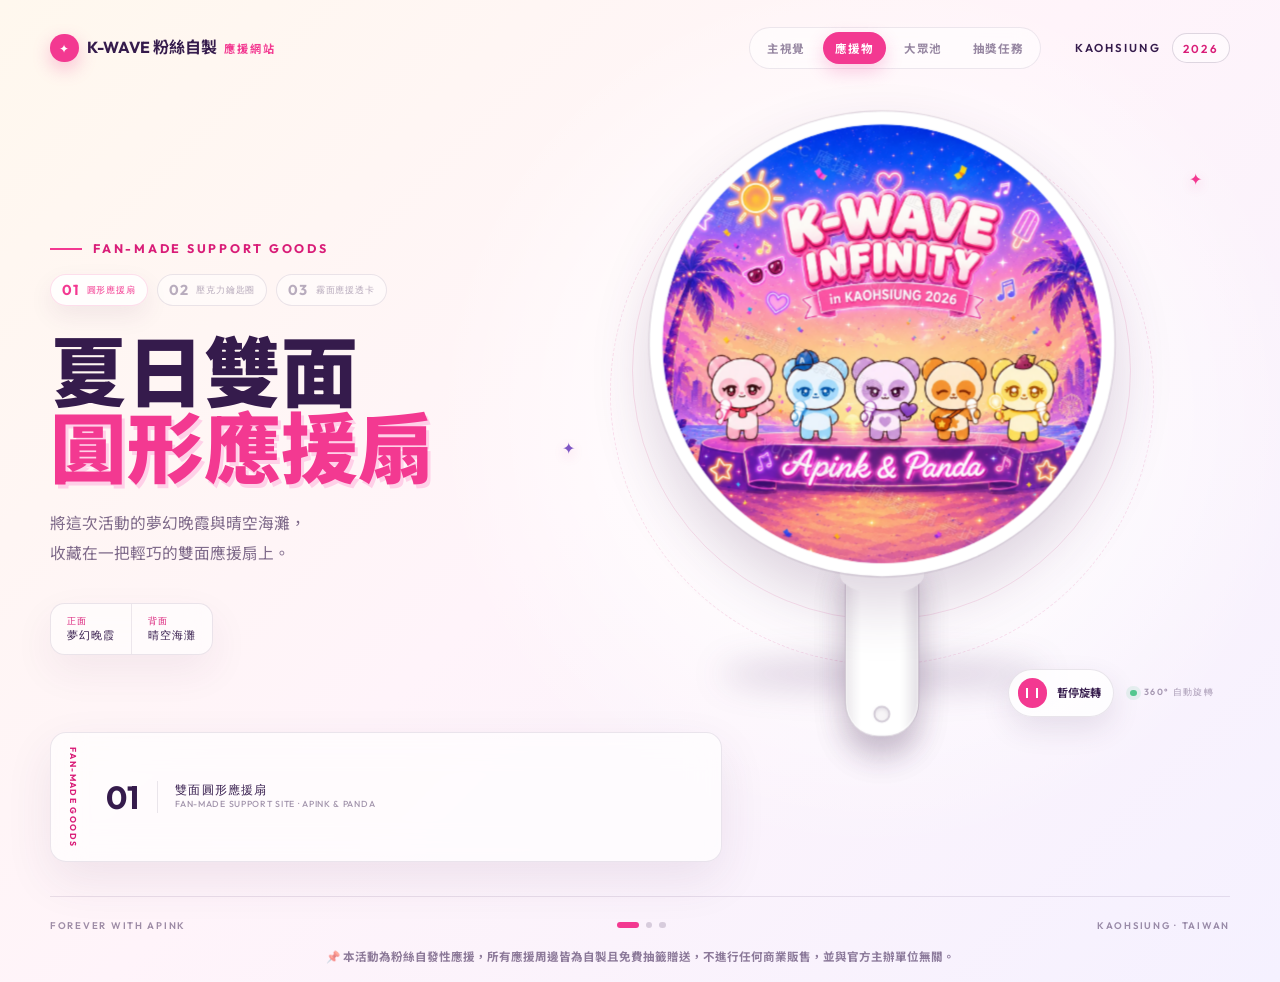
==== commit 3b2d0b07: "Add fan activity footer disclaimer" ====
--- a/merch.html
+++ b/merch.html
@@ -264,6 +264,7 @@
         aria-current="false"></button>
     </div>
     <p>KAOHSIUNG · TAIWAN</p>
+    <p class="footer-disclaimer">📌 本活動為粉絲自發性應援，所有應援周邊皆為自製且免費抽籤贈送，不進行任何商業販售，並與官方主辦單位無關。</p>
   </footer>
 
   <script src="merch.js?v=6"></script>
--- a/styles.css
+++ b/styles.css
@@ -523,13 +523,28 @@
 }
 
 .site-footer {
+  flex-wrap: wrap;
+  gap: 0.55rem 1rem;
   min-height: 80px;
+  padding: 0.8rem 0 1rem;
   border-top: 1px solid rgb(53 27 76 / 10%);
   color: rgb(53 27 76 / 48%);
   font-family: "Outfit", sans-serif;
   font-size: 0.6rem;
   font-weight: 600;
   letter-spacing: 0.18em;
+}
+
+.footer-disclaimer {
+  flex: 0 0 100%;
+  margin: -0.15rem 0 0;
+  color: rgb(53 27 76 / 56%);
+  font-family: "Noto Sans TC", sans-serif;
+  font-size: 0.72rem;
+  font-weight: 700;
+  letter-spacing: 0;
+  line-height: 1.6;
+  text-align: center;
 }
 
 .pagination {
@@ -2709,7 +2724,7 @@
     min-height: 68px;
   }
 
-  .site-footer > p {
+  .site-footer > p:not(.footer-disclaimer) {
     display: none;
   }
 
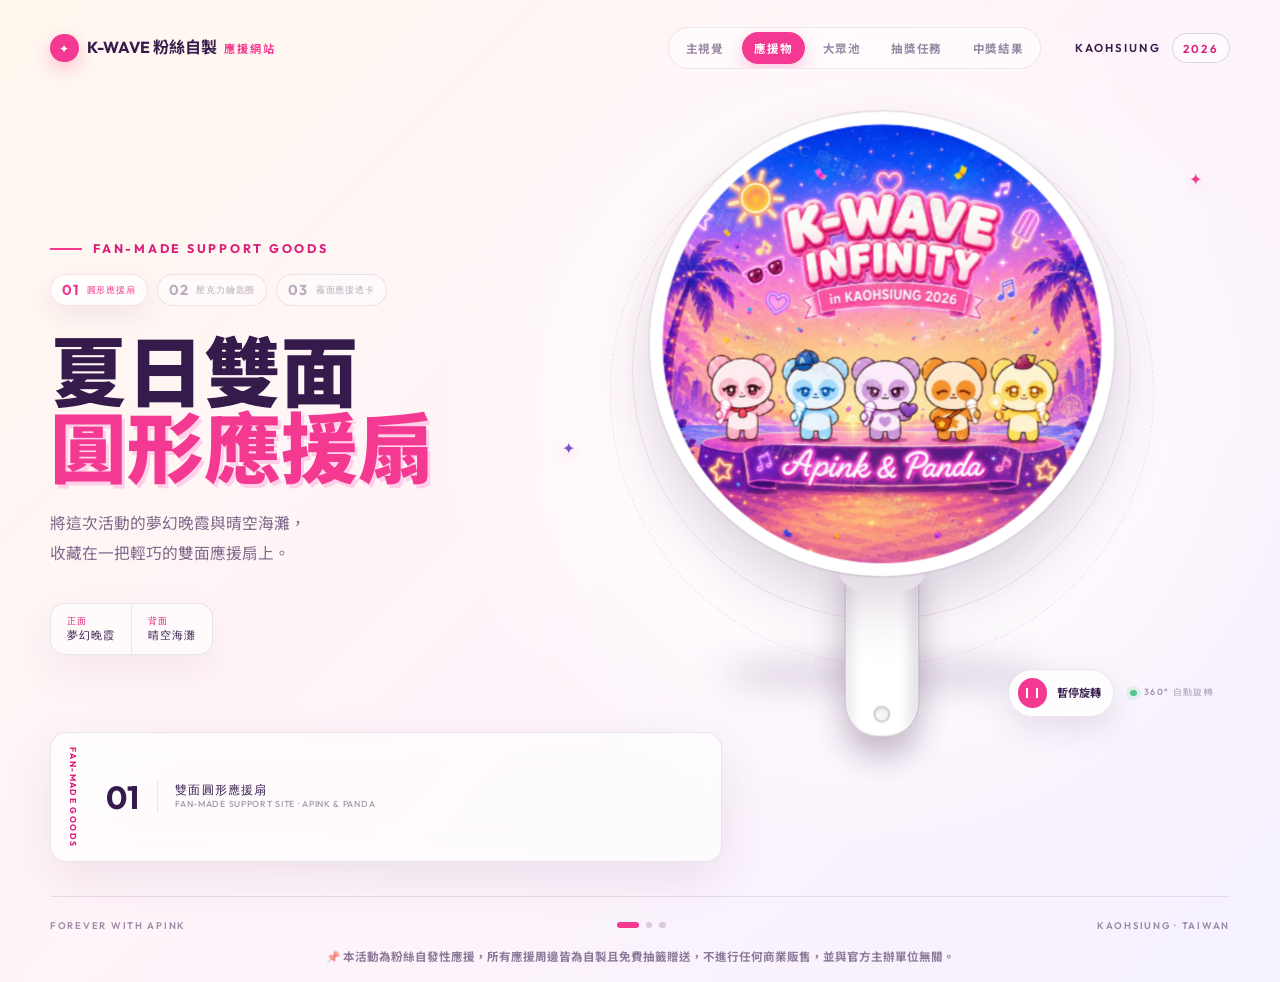
==== commit 556497a9: "Add raffle winner draw page" ====
--- a/merch.html
+++ b/merch.html
@@ -11,7 +11,7 @@
   <link
     href="https://fonts.googleapis.com/css2?family=Noto+Sans+TC:wght@400;500;700;900&family=Outfit:wght@500;600;700&display=swap"
     rel="stylesheet" />
-  <link rel="stylesheet" href="styles.css?v=24" />
+  <link rel="stylesheet" href="styles.css?v=25" />
 </head>
 
 <body class="merch-page">
@@ -30,6 +30,7 @@
         <a class="is-active" href="/kwave2026/merch.html" aria-current="page">應援物</a>
         <a href="/kwave2026/support-pool.html">大眾池</a>
         <a href="/kwave2026/#lucky-draw">抽獎任務</a>
+        <a href="/kwave2026/winners.html">中獎結果</a>
       </nav>
       <p class="event-tag">KAOHSIUNG <span>2026</span></p>
     </div>
--- a/styles.css
+++ b/styles.css
@@ -101,14 +101,22 @@
 
 .site-nav {
   gap: 0.35rem;
+  max-width: 100%;
+  overflow-x: auto;
   padding: 0.28rem;
   border: 1px solid rgb(53 27 76 / 9%);
   border-radius: 999px;
   background: rgb(255 255 255 / 50%);
   backdrop-filter: blur(12px);
+  scrollbar-width: none;
+}
+
+.site-nav::-webkit-scrollbar {
+  display: none;
 }
 
 .site-nav a {
+  flex: 0 0 auto;
   padding: 0.48rem 0.78rem;
   border-radius: 999px;
   color: rgb(53 27 76 / 52%);
@@ -1354,20 +1362,6 @@
   backdrop-filter: blur(16px);
 }
 
-.raffle-prize-visual {
-  width: min(100%, 35rem);
-  margin: 1.8rem 0 0;
-}
-
-.raffle-prize-visual img {
-  display: block;
-  width: 100%;
-  height: auto;
-  border: 1px solid rgb(53 27 76 / 8%);
-  border-radius: 0.9rem;
-  box-shadow: 0 22px 56px rgb(79 39 91 / 12%);
-}
-
 .raffle-prize strong {
   color: var(--pink);
   font: 800 2.4rem/1 "Outfit", sans-serif;
@@ -1581,23 +1575,33 @@
 }
 
 .support-pool-card strong {
+  display: -webkit-box;
+  overflow: hidden;
   color: var(--ink);
   font-size: clamp(1.45rem, 4vw, 2rem);
   font-weight: 900;
   line-height: 1.05;
+  overflow-wrap: anywhere;
+  -webkit-box-orient: vertical;
+  -webkit-line-clamp: 2;
 }
 
 .support-pool-card p {
+  display: -webkit-box;
+  overflow: hidden;
   margin: 0;
   color: rgb(53 27 76 / 68%);
   font-size: 0.9rem;
   font-weight: 800;
   line-height: 1.55;
   overflow-wrap: anywhere;
+  -webkit-box-orient: vertical;
+  -webkit-line-clamp: 3;
 }
 
 .support-pool-card__message {
   font-size: 0.96rem;
+  -webkit-line-clamp: 4;
 }
 
 .support-pool__status {
@@ -1658,6 +1662,287 @@
 
 .support-pool--page .support-pool-card p {
   font-size: 1rem;
+}
+
+.winner-main {
+  width: min(1180px, calc(100% - 64px));
+  min-height: calc(100svh - 176px);
+  margin-inline: auto;
+  padding: 4.3rem 0 4.8rem;
+}
+
+.winner-hero {
+  display: grid;
+  grid-template-columns: minmax(18rem, 0.86fr) minmax(28rem, 1.14fr);
+  gap: 3rem;
+  align-items: center;
+}
+
+.winner-copy h1 {
+  margin: 0;
+  color: var(--ink);
+  font-size: 4.4rem;
+  font-weight: 900;
+  letter-spacing: 0;
+  line-height: 0.98;
+}
+
+.winner-copy h1 span {
+  display: block;
+  color: var(--pink);
+  text-shadow: 0.04em 0.055em 0 #ffd0e8;
+}
+
+.winner-machine {
+  position: relative;
+  overflow: hidden;
+  min-height: 0;
+  padding: 1.1rem;
+  border: 1px solid rgb(53 27 76 / 10%);
+  border-radius: 1.55rem;
+  background:
+    linear-gradient(145deg, rgb(255 255 255 / 88%), rgb(255 239 247 / 68%)),
+    rgb(255 255 255 / 78%);
+  box-shadow: 0 28px 70px rgb(64 35 81 / 13%);
+}
+
+.winner-machine::before {
+  position: absolute;
+  inset: 1rem;
+  border: 1px dashed rgb(243 57 145 / 22%);
+  border-radius: 1.1rem;
+  content: "";
+  pointer-events: none;
+}
+
+.winner-machine__media {
+  position: absolute;
+  right: -4.5rem;
+  bottom: -6rem;
+  width: min(22rem, 54vw);
+  opacity: 0.15;
+  pointer-events: none;
+  transform: rotate(-12deg);
+}
+
+.winner-machine__media img {
+  display: block;
+  width: 100%;
+  height: auto;
+}
+
+.winner-machine__topline {
+  position: relative;
+  z-index: 1;
+  display: flex;
+  align-items: center;
+  justify-content: space-between;
+  gap: 1rem;
+  margin-bottom: 1rem;
+}
+
+.winner-machine__topline p {
+  margin: 0;
+  color: var(--pink-deep);
+  font: 800 0.68rem/1 "Outfit", sans-serif;
+  letter-spacing: 0.16em;
+}
+
+.winner-machine__topline strong {
+  display: inline-flex;
+  align-items: center;
+  justify-content: center;
+  min-width: 4.4rem;
+  min-height: 2.2rem;
+  border-radius: 999px;
+  color: var(--ink);
+  background: rgb(255 255 255 / 72%);
+  box-shadow: inset 0 0 0 1px rgb(53 27 76 / 8%);
+  font: 900 0.88rem/1 "Outfit", sans-serif;
+}
+
+.winner-reel {
+  position: relative;
+  z-index: 1;
+  display: grid;
+  gap: 0.75rem;
+  align-content: center;
+  min-height: 12rem;
+  padding: 1.2rem;
+  border: 1px solid rgb(53 27 76 / 10%);
+  border-radius: 1rem;
+  color: var(--ink);
+  background:
+    linear-gradient(135deg, rgb(255 255 255 / 92%), rgb(234 248 255 / 74%)),
+    rgb(255 255 255 / 86%);
+  box-shadow: inset 0 -24px 50px rgb(91 200 255 / 10%);
+  text-align: center;
+}
+
+.winner-reel span {
+  color: rgb(53 27 76 / 48%);
+  font: 900 0.72rem/1 "Outfit", sans-serif;
+  letter-spacing: 0.16em;
+}
+
+.winner-reel strong {
+  color: var(--pink);
+  font: 900 clamp(1.55rem, 4vw, 2.75rem)/1.05 "Outfit", "Noto Sans TC", sans-serif;
+  overflow-wrap: anywhere;
+}
+
+.winner-reel.is-spinning strong {
+  animation: winnerReelPulse 420ms ease-in-out infinite alternate;
+}
+
+.winner-reel.is-hit {
+  animation: winnerHit 520ms cubic-bezier(0.19, 1, 0.22, 1);
+}
+
+.winner-picks {
+  position: relative;
+  z-index: 1;
+  display: grid;
+  grid-template-columns: repeat(2, minmax(0, 1fr));
+  gap: 0.55rem;
+  min-height: 7rem;
+  margin-top: 1rem;
+}
+
+.winner-pick {
+  display: flex;
+  align-items: center;
+  gap: 0.55rem;
+  min-width: 0;
+  min-height: 3rem;
+  padding: 0.58rem 0.72rem;
+  border: 1px solid rgb(243 57 145 / 16%);
+  border-radius: 0.82rem;
+  background: rgb(255 255 255 / 78%);
+  box-shadow: 0 12px 24px rgb(64 35 81 / 7%);
+  animation: winnerPickIn 420ms cubic-bezier(0.19, 1, 0.22, 1);
+}
+
+.winner-pick span {
+  flex: 0 0 auto;
+  color: var(--pink-deep);
+  font: 900 0.72rem/1 "Outfit", sans-serif;
+}
+
+.winner-pick strong {
+  min-width: 0;
+  color: var(--ink);
+  font: 800 0.78rem/1.2 "Outfit", sans-serif;
+  overflow-wrap: anywhere;
+}
+
+.winner-status {
+  position: relative;
+  z-index: 1;
+  margin: 1rem 0 0;
+  color: rgb(53 27 76 / 62%);
+  font-size: 0.88rem;
+  font-weight: 800;
+  line-height: 1.55;
+}
+
+.winner-draw-button {
+  position: relative;
+  z-index: 1;
+  width: 100%;
+  margin-top: 1rem;
+  border: 0;
+  cursor: pointer;
+  font-family: inherit;
+}
+
+.winner-draw-button:disabled {
+  cursor: not-allowed;
+  opacity: 0.6;
+}
+
+.winner-results {
+  margin-top: 3.2rem;
+}
+
+.winner-results__header {
+  display: flex;
+  align-items: end;
+  justify-content: space-between;
+  gap: 1rem;
+  margin-bottom: 1rem;
+}
+
+.winner-results__header h2 {
+  margin: 0.45rem 0 0;
+  color: var(--ink);
+  font-size: clamp(2.1rem, 5vw, 3.4rem);
+  font-weight: 900;
+  line-height: 1;
+}
+
+.winner-results__header > span {
+  color: rgb(53 27 76 / 58%);
+  font-size: 0.82rem;
+  font-weight: 800;
+}
+
+.winner-table-wrap {
+  overflow-x: auto;
+  border: 1px solid rgb(53 27 76 / 10%);
+  border-radius: 1rem;
+  background: rgb(255 255 255 / 72%);
+  box-shadow: 0 24px 58px rgb(64 35 81 / 10%);
+}
+
+.winner-table {
+  width: 100%;
+  min-width: 34rem;
+  border-collapse: collapse;
+}
+
+.winner-table th,
+.winner-table td {
+  padding: 0.95rem 1rem;
+  border-bottom: 1px solid rgb(53 27 76 / 8%);
+  text-align: left;
+}
+
+.winner-table th {
+  color: rgb(53 27 76 / 54%);
+  background: rgb(255 239 247 / 72%);
+  font-size: 0.74rem;
+  font-weight: 900;
+  letter-spacing: 0.08em;
+}
+
+.winner-table td {
+  color: var(--ink);
+  font-weight: 800;
+}
+
+.winner-table td:first-child {
+  width: 4.2rem;
+  color: var(--pink-deep);
+  font-family: "Outfit", sans-serif;
+}
+
+.winner-table td strong {
+  color: var(--ink);
+  font: 900 0.95rem/1.3 "Outfit", sans-serif;
+  overflow-wrap: anywhere;
+}
+
+.winner-table tr:last-child td {
+  border-bottom: 0;
+}
+
+.winner-result-note {
+  margin: 1rem 0 0;
+  color: rgb(53 27 76 / 62%);
+  font-size: 0.88rem;
+  font-weight: 800;
+  line-height: 1.7;
 }
 
 .raffle-panel::after {
@@ -2322,6 +2607,22 @@
   line-height: 1.6;
 }
 
+.raffle-result-actions {
+  display: flex;
+  flex-wrap: wrap;
+  justify-content: center;
+  gap: 0.7rem;
+  width: min(100%, 28rem);
+}
+
+.serial-action-status {
+  min-height: 1.35rem;
+  color: rgb(53 27 76 / 56%);
+  font-size: 0.82rem;
+  font-weight: 800;
+  line-height: 1.5;
+}
+
 @keyframes keychain-turn {
   from {
     transform: rotateY(0deg) rotateZ(1deg);
@@ -2425,6 +2726,49 @@
   }
 }
 
+@keyframes winnerReelPulse {
+  from {
+    filter: blur(0);
+    transform: translateY(0);
+  }
+  to {
+    filter: blur(0.7px);
+    transform: translateY(-2px);
+  }
+}
+
+@keyframes winnerHit {
+  0% {
+    box-shadow:
+      inset 0 -24px 50px rgb(91 200 255 / 10%),
+      0 0 0 rgb(243 57 145 / 0%);
+    transform: scale(0.99);
+  }
+  56% {
+    box-shadow:
+      inset 0 -24px 50px rgb(91 200 255 / 10%),
+      0 0 0 8px rgb(243 57 145 / 12%);
+    transform: scale(1.015);
+  }
+  100% {
+    box-shadow:
+      inset 0 -24px 50px rgb(91 200 255 / 10%),
+      0 0 0 rgb(243 57 145 / 0%);
+    transform: scale(1);
+  }
+}
+
+@keyframes winnerPickIn {
+  from {
+    opacity: 0;
+    transform: translateY(10px) scale(0.97);
+  }
+  to {
+    opacity: 1;
+    transform: translateY(0) scale(1);
+  }
+}
+
 @keyframes product-turn {
   from {
     transform: rotateY(0deg) rotateZ(-1deg);
@@ -2455,6 +2799,7 @@
   .site-footer,
   .hero,
   .merch-main,
+  .winner-main,
   .raffle-section {
     width: min(720px, calc(100% - 40px));
   }
@@ -2535,7 +2880,6 @@
   }
 
   .raffle-copy .eyebrow,
-  .raffle-prize-visual,
   .raffle-prize,
   .raffle-note {
     margin-inline: auto;
@@ -2566,6 +2910,25 @@
   .support-pool-copy .eyebrow {
     margin-inline: auto;
   }
+
+  .winner-main {
+    min-height: auto;
+    padding-top: 3.2rem;
+  }
+
+  .winner-hero {
+    grid-template-columns: 1fr;
+    gap: 2.2rem;
+    text-align: center;
+  }
+
+  .winner-copy .eyebrow {
+    margin-inline: auto;
+  }
+
+  .winner-machine {
+    text-align: left;
+  }
 }
 
 @media (max-width: 560px) {
@@ -2583,6 +2946,7 @@
   .site-footer,
   .hero,
   .merch-main,
+  .winner-main,
   .raffle-section {
     width: calc(100% - 32px);
   }
@@ -2593,9 +2957,10 @@
   }
 
   .header-actions {
-    flex: 0 0 auto;
+    flex: 1 1 auto;
     gap: 0;
     min-width: 0;
+    overflow: hidden;
   }
 
   .brand {
@@ -2618,7 +2983,7 @@
   }
 
   .site-nav {
-    flex: 0 0 auto;
+    flex: 1 1 auto;
     gap: 0.12rem;
     padding: 0.18rem;
   }
@@ -2666,6 +3031,44 @@
     font-size: 0.9rem;
   }
 
+  .winner-main {
+    padding-top: 2rem;
+    padding-bottom: 2.6rem;
+  }
+
+  .winner-copy h1 {
+    font-size: 2.9rem;
+    line-height: 1.03;
+  }
+
+  .winner-machine {
+    min-height: 0;
+    padding: 0.85rem;
+  }
+
+  .winner-machine::before {
+    inset: 0.72rem;
+  }
+
+  .winner-reel {
+    min-height: 10.8rem;
+    padding: 0.9rem;
+  }
+
+  .winner-picks {
+    grid-template-columns: 1fr;
+    min-height: 5rem;
+  }
+
+  .winner-results__header {
+    align-items: start;
+    flex-direction: column;
+  }
+
+  .winner-table {
+    min-width: 30rem;
+  }
+
   h1 {
     font-size: 3.6rem;
   }
@@ -2940,6 +3343,7 @@
   .site-footer,
   .hero,
   .merch-main,
+  .winner-main,
   .raffle-section {
     width: calc(100% - 24px);
   }
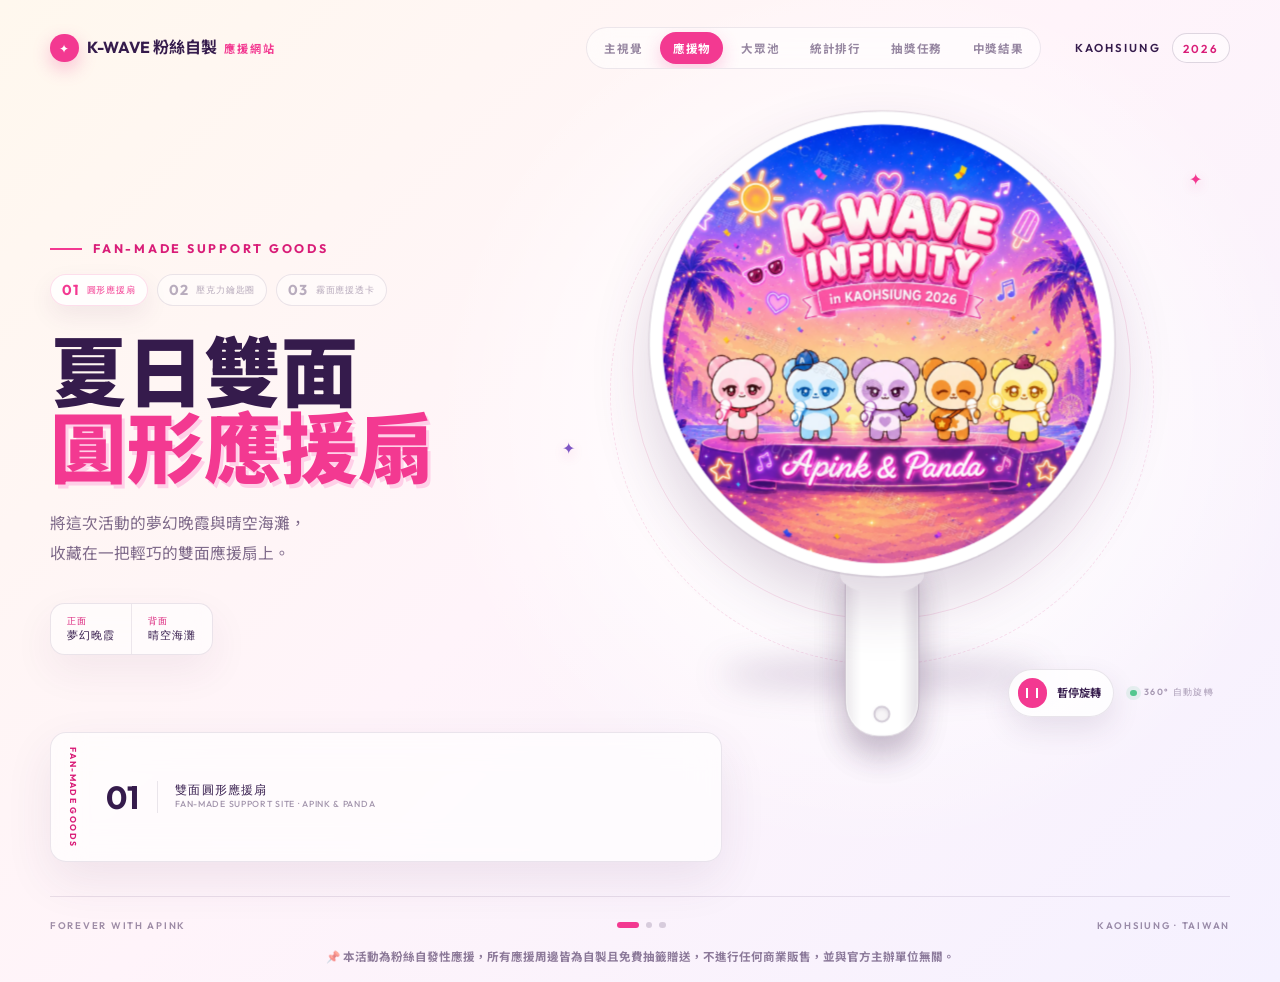
==== commit 36da952a: "Add survey stats ranking page" ====
--- a/merch.html
+++ b/merch.html
@@ -11,7 +11,7 @@
   <link
     href="https://fonts.googleapis.com/css2?family=Noto+Sans+TC:wght@400;500;700;900&family=Outfit:wght@500;600;700&display=swap"
     rel="stylesheet" />
-  <link rel="stylesheet" href="styles.css?v=25" />
+  <link rel="stylesheet" href="styles.css?v=28" />
 </head>
 
 <body class="merch-page">
@@ -29,6 +29,7 @@
         <a href="/kwave2026/">主視覺</a>
         <a class="is-active" href="/kwave2026/merch.html" aria-current="page">應援物</a>
         <a href="/kwave2026/support-pool.html">大眾池</a>
+        <a href="/kwave2026/stats.html">統計排行</a>
         <a href="/kwave2026/#lucky-draw">抽獎任務</a>
         <a href="/kwave2026/winners.html">中獎結果</a>
       </nav>
--- a/styles.css
+++ b/styles.css
@@ -1791,51 +1791,6 @@
   overflow-wrap: anywhere;
 }
 
-.winner-reel.is-spinning strong {
-  animation: winnerReelPulse 420ms ease-in-out infinite alternate;
-}
-
-.winner-reel.is-hit {
-  animation: winnerHit 520ms cubic-bezier(0.19, 1, 0.22, 1);
-}
-
-.winner-picks {
-  position: relative;
-  z-index: 1;
-  display: grid;
-  grid-template-columns: repeat(2, minmax(0, 1fr));
-  gap: 0.55rem;
-  min-height: 7rem;
-  margin-top: 1rem;
-}
-
-.winner-pick {
-  display: flex;
-  align-items: center;
-  gap: 0.55rem;
-  min-width: 0;
-  min-height: 3rem;
-  padding: 0.58rem 0.72rem;
-  border: 1px solid rgb(243 57 145 / 16%);
-  border-radius: 0.82rem;
-  background: rgb(255 255 255 / 78%);
-  box-shadow: 0 12px 24px rgb(64 35 81 / 7%);
-  animation: winnerPickIn 420ms cubic-bezier(0.19, 1, 0.22, 1);
-}
-
-.winner-pick span {
-  flex: 0 0 auto;
-  color: var(--pink-deep);
-  font: 900 0.72rem/1 "Outfit", sans-serif;
-}
-
-.winner-pick strong {
-  min-width: 0;
-  color: var(--ink);
-  font: 800 0.78rem/1.2 "Outfit", sans-serif;
-  overflow-wrap: anywhere;
-}
-
 .winner-status {
   position: relative;
   z-index: 1;
@@ -1846,21 +1801,6 @@
   line-height: 1.55;
 }
 
-.winner-draw-button {
-  position: relative;
-  z-index: 1;
-  width: 100%;
-  margin-top: 1rem;
-  border: 0;
-  cursor: pointer;
-  font-family: inherit;
-}
-
-.winner-draw-button:disabled {
-  cursor: not-allowed;
-  opacity: 0.6;
-}
-
 .winner-results {
   margin-top: 3.2rem;
 }
@@ -1943,6 +1883,245 @@
   font-size: 0.88rem;
   font-weight: 800;
   line-height: 1.7;
+}
+
+.stats-main {
+  width: min(1180px, calc(100% - 64px));
+  min-height: calc(100svh - 176px);
+  margin-inline: auto;
+  padding: 4.3rem 0 4.8rem;
+}
+
+.stats-hero {
+  display: grid;
+  grid-template-columns: minmax(18rem, 0.92fr) minmax(20rem, 0.74fr);
+  gap: 3rem;
+  align-items: end;
+}
+
+.stats-copy h1 {
+  margin: 0;
+  color: var(--ink);
+  font-size: 4.4rem;
+  font-weight: 900;
+  letter-spacing: 0;
+  line-height: 0.98;
+}
+
+.stats-copy h1 span {
+  display: block;
+  color: var(--pink);
+  text-shadow: 0.04em 0.055em 0 #ffd0e8;
+}
+
+.stats-summary {
+  position: relative;
+  overflow: hidden;
+  width: min(100%, 22rem);
+  justify-self: end;
+  padding: 1.15rem;
+  border: 1px solid rgb(53 27 76 / 10%);
+  border-radius: 1.2rem;
+  background:
+    linear-gradient(145deg, rgb(255 255 255 / 86%), rgb(240 249 255 / 70%)),
+    rgb(255 255 255 / 76%);
+  box-shadow: 0 22px 52px rgb(64 35 81 / 11%);
+}
+
+.stats-summary::after {
+  position: absolute;
+  right: 1rem;
+  bottom: 0.85rem;
+  color: rgb(243 57 145 / 12%);
+  font: 900 3.8rem/1 "Outfit", sans-serif;
+  content: "#";
+}
+
+.stats-summary p {
+  position: relative;
+  z-index: 1;
+  margin: 0 0 0.55rem;
+  color: var(--pink-deep);
+  font: 900 0.64rem/1 "Outfit", sans-serif;
+  letter-spacing: 0.16em;
+}
+
+.stats-summary strong {
+  position: relative;
+  z-index: 1;
+  display: block;
+  color: var(--ink);
+  font-size: clamp(2.2rem, 5vw, 3.6rem);
+  font-weight: 900;
+  line-height: 1;
+}
+
+.stats-summary span {
+  position: relative;
+  z-index: 1;
+  display: block;
+  margin-top: 0.65rem;
+  color: rgb(53 27 76 / 58%);
+  font-size: 0.82rem;
+  font-weight: 800;
+}
+
+.stats-grid {
+  display: grid;
+  grid-template-columns: repeat(3, minmax(0, 1fr));
+  gap: 1rem;
+  margin-top: 3.2rem;
+}
+
+.stats-card {
+  --stats-accent: var(--pink);
+  position: relative;
+  overflow: hidden;
+  min-height: 27rem;
+  padding: 1rem;
+  border: 1px solid rgb(53 27 76 / 10%);
+  border-radius: 1.2rem;
+  background:
+    linear-gradient(145deg, rgb(255 255 255 / 88%), rgb(255 244 250 / 72%)),
+    rgb(255 255 255 / 76%);
+  box-shadow: 0 22px 54px rgb(64 35 81 / 10%);
+}
+
+.stats-card:nth-child(2) {
+  --stats-accent: var(--blue);
+}
+
+.stats-card:nth-child(3) {
+  --stats-accent: var(--violet);
+}
+
+.stats-card::before {
+  position: absolute;
+  top: 0;
+  right: 0;
+  left: 0;
+  height: 0.28rem;
+  background: var(--stats-accent);
+  content: "";
+}
+
+.stats-card__header {
+  display: flex;
+  align-items: center;
+  gap: 0.72rem;
+  margin-bottom: 1rem;
+}
+
+.stats-card__header span {
+  display: inline-grid;
+  flex: 0 0 auto;
+  width: 2.35rem;
+  height: 2.35rem;
+  place-items: center;
+  border-radius: 50%;
+  color: white;
+  background: var(--stats-accent);
+  box-shadow: 0 10px 22px color-mix(in srgb, var(--stats-accent) 24%, transparent);
+  font: 900 0.78rem/1 "Outfit", sans-serif;
+}
+
+.stats-card__header h2 {
+  margin: 0;
+  color: var(--ink);
+  font-size: 1.18rem;
+  font-weight: 900;
+  line-height: 1.25;
+}
+
+.stats-list {
+  display: grid;
+  gap: 0.62rem;
+}
+
+.stats-rank {
+  display: grid;
+  grid-template-columns: auto minmax(0, 1fr) auto;
+  gap: 0.72rem;
+  align-items: center;
+  min-height: 4.35rem;
+  padding: 0.72rem;
+  border: 1px solid rgb(53 27 76 / 8%);
+  border-radius: 0.8rem;
+  background: rgb(255 255 255 / 70%);
+}
+
+.stats-rank__number {
+  display: inline-grid;
+  width: 2.1rem;
+  height: 2.1rem;
+  place-items: center;
+  border-radius: 50%;
+  color: var(--stats-accent);
+  background: color-mix(in srgb, var(--stats-accent) 12%, white);
+  font: 900 0.78rem/1 "Outfit", sans-serif;
+}
+
+.stats-rank__body {
+  display: grid;
+  min-width: 0;
+  gap: 0.52rem;
+}
+
+.stats-rank__body strong {
+  display: -webkit-box;
+  overflow: hidden;
+  color: var(--ink);
+  font-size: 0.94rem;
+  font-weight: 900;
+  line-height: 1.35;
+  overflow-wrap: anywhere;
+  -webkit-box-orient: vertical;
+  -webkit-line-clamp: 2;
+}
+
+.stats-rank__bar {
+  overflow: hidden;
+  width: 100%;
+  height: 0.42rem;
+  border-radius: 999px;
+  background: rgb(53 27 76 / 8%);
+}
+
+.stats-rank__bar span {
+  display: block;
+  height: 100%;
+  border-radius: inherit;
+  background: var(--stats-accent);
+}
+
+.stats-rank em {
+  color: rgb(53 27 76 / 62%);
+  font-size: 0.78rem;
+  font-style: normal;
+  font-weight: 900;
+  line-height: 1.2;
+  text-align: right;
+  white-space: nowrap;
+}
+
+.stats-empty,
+.stats-status {
+  color: rgb(53 27 76 / 62%);
+  font-size: 0.88rem;
+  font-weight: 800;
+  line-height: 1.7;
+}
+
+.stats-empty {
+  margin: 0;
+  padding: 1rem;
+  border: 1px dashed rgb(53 27 76 / 13%);
+  border-radius: 0.8rem;
+  background: rgb(255 255 255 / 52%);
+}
+
+.stats-status {
+  margin: 1.2rem 0 0;
 }
 
 .raffle-panel::after {
@@ -2726,49 +2905,6 @@
   }
 }
 
-@keyframes winnerReelPulse {
-  from {
-    filter: blur(0);
-    transform: translateY(0);
-  }
-  to {
-    filter: blur(0.7px);
-    transform: translateY(-2px);
-  }
-}
-
-@keyframes winnerHit {
-  0% {
-    box-shadow:
-      inset 0 -24px 50px rgb(91 200 255 / 10%),
-      0 0 0 rgb(243 57 145 / 0%);
-    transform: scale(0.99);
-  }
-  56% {
-    box-shadow:
-      inset 0 -24px 50px rgb(91 200 255 / 10%),
-      0 0 0 8px rgb(243 57 145 / 12%);
-    transform: scale(1.015);
-  }
-  100% {
-    box-shadow:
-      inset 0 -24px 50px rgb(91 200 255 / 10%),
-      0 0 0 rgb(243 57 145 / 0%);
-    transform: scale(1);
-  }
-}
-
-@keyframes winnerPickIn {
-  from {
-    opacity: 0;
-    transform: translateY(10px) scale(0.97);
-  }
-  to {
-    opacity: 1;
-    transform: translateY(0) scale(1);
-  }
-}
-
 @keyframes product-turn {
   from {
     transform: rotateY(0deg) rotateZ(-1deg);
@@ -2800,6 +2936,7 @@
   .hero,
   .merch-main,
   .winner-main,
+  .stats-main,
   .raffle-section {
     width: min(720px, calc(100% - 40px));
   }
@@ -2929,6 +3066,31 @@
   .winner-machine {
     text-align: left;
   }
+
+  .stats-main {
+    min-height: auto;
+    padding-top: 3.2rem;
+  }
+
+  .stats-hero {
+    grid-template-columns: 1fr;
+    gap: 2rem;
+    text-align: center;
+  }
+
+  .stats-copy .eyebrow,
+  .stats-summary {
+    margin-inline: auto;
+  }
+
+  .stats-summary {
+    justify-self: center;
+    text-align: left;
+  }
+
+  .stats-grid {
+    grid-template-columns: 1fr;
+  }
 }
 
 @media (max-width: 560px) {
@@ -2947,6 +3109,7 @@
   .hero,
   .merch-main,
   .winner-main,
+  .stats-main,
   .raffle-section {
     width: calc(100% - 32px);
   }
@@ -3055,11 +3218,6 @@
     padding: 0.9rem;
   }
 
-  .winner-picks {
-    grid-template-columns: 1fr;
-    min-height: 5rem;
-  }
-
   .winner-results__header {
     align-items: start;
     flex-direction: column;
@@ -3067,6 +3225,39 @@
 
   .winner-table {
     min-width: 30rem;
+  }
+
+  .stats-main {
+    padding-top: 2rem;
+    padding-bottom: 2.6rem;
+  }
+
+  .stats-copy h1 {
+    font-size: 2.9rem;
+    line-height: 1.03;
+  }
+
+  .stats-summary {
+    padding: 1rem;
+  }
+
+  .stats-grid {
+    margin-top: 2rem;
+  }
+
+  .stats-card {
+    min-height: 0;
+    padding: 0.85rem;
+  }
+
+  .stats-rank {
+    grid-template-columns: auto minmax(0, 1fr);
+  }
+
+  .stats-rank em {
+    grid-column: 2;
+    justify-self: start;
+    text-align: left;
   }
 
   h1 {
@@ -3344,6 +3535,7 @@
   .hero,
   .merch-main,
   .winner-main,
+  .stats-main,
   .raffle-section {
     width: calc(100% - 24px);
   }
@@ -3360,6 +3552,10 @@
 
   .support-pool-copy h1 {
     font-size: 2.05rem;
+  }
+
+  .stats-copy h1 {
+    font-size: 2.55rem;
   }
 }
 
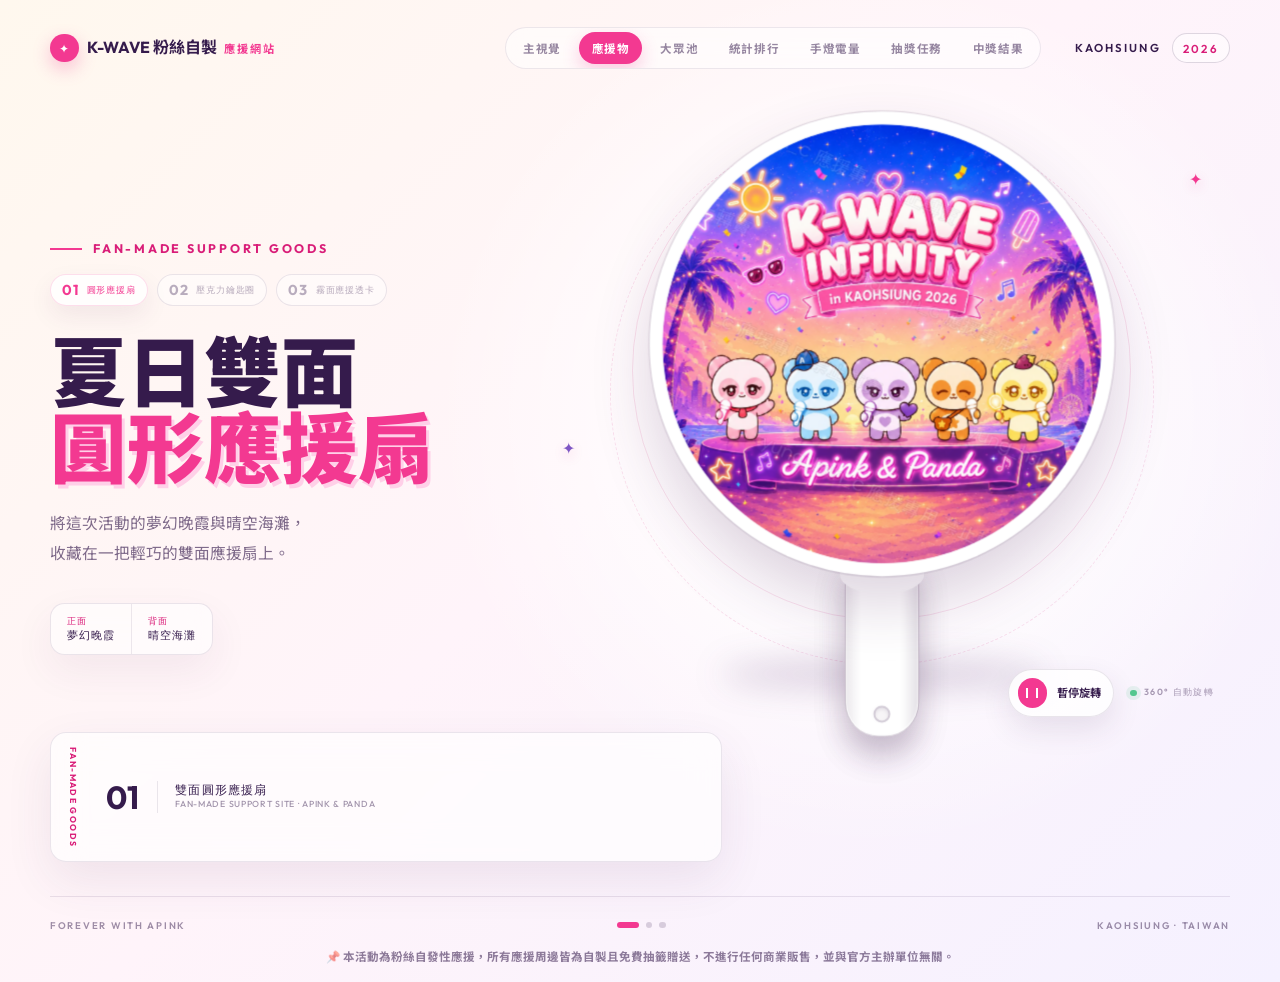
==== commit 8e1da5e2: "Add light stick battery page The battery service is the only part of the light stick that responds, " ====
--- a/merch.html
+++ b/merch.html
@@ -11,7 +11,7 @@
   <link
     href="https://fonts.googleapis.com/css2?family=Noto+Sans+TC:wght@400;500;700;900&family=Outfit:wght@500;600;700&display=swap"
     rel="stylesheet" />
-  <link rel="stylesheet" href="styles.css?v=28" />
+  <link rel="stylesheet" href="styles.css?v=30" />
 </head>
 
 <body class="merch-page">
@@ -30,6 +30,7 @@
         <a class="is-active" href="/kwave2026/merch.html" aria-current="page">應援物</a>
         <a href="/kwave2026/support-pool.html">大眾池</a>
         <a href="/kwave2026/stats.html">統計排行</a>
+        <a href="/kwave2026/lightstick.html">手燈電量</a>
         <a href="/kwave2026/#lucky-draw">抽獎任務</a>
         <a href="/kwave2026/winners.html">中獎結果</a>
       </nav>
--- a/styles.css
+++ b/styles.css
@@ -1966,11 +1966,124 @@
   font-weight: 800;
 }
 
+.stats-leaders {
+  display: grid;
+  grid-template-columns: repeat(3, minmax(0, 1fr));
+  gap: 1rem;
+  margin-top: 2.2rem;
+}
+
+.stats-leader {
+  --stats-accent: var(--pink);
+  position: relative;
+  overflow: hidden;
+  display: grid;
+  align-content: space-between;
+  min-height: 12rem;
+  padding: 1.05rem;
+  border: 1px solid rgb(53 27 76 / 10%);
+  border-radius: 1.2rem;
+  background:
+    linear-gradient(145deg, rgb(255 255 255 / 90%), rgb(255 241 248 / 78%)),
+    rgb(255 255 255 / 78%);
+  box-shadow: 0 20px 48px rgb(64 35 81 / 11%);
+}
+
+.stats-leader:nth-child(2) {
+  --stats-accent: var(--blue);
+}
+
+.stats-leader:nth-child(3) {
+  --stats-accent: var(--violet);
+}
+
+.stats-leader::before {
+  position: absolute;
+  top: 0;
+  right: 0;
+  left: 0;
+  height: 0.28rem;
+  background: var(--stats-accent);
+  content: "";
+}
+
+.stats-leader::after {
+  position: absolute;
+  right: 0.8rem;
+  bottom: 0.62rem;
+  color: color-mix(in srgb, var(--stats-accent) 16%, transparent);
+  font: 900 4.8rem/1 "Outfit", sans-serif;
+  content: "01";
+  pointer-events: none;
+}
+
+.stats-leader__tag {
+  position: relative;
+  z-index: 1;
+  width: fit-content;
+  margin-bottom: 1.15rem;
+  padding: 0.42rem 0.62rem;
+  border-radius: 999px;
+  color: white;
+  background: var(--stats-accent);
+  box-shadow: 0 8px 18px color-mix(in srgb, var(--stats-accent) 24%, transparent);
+  font-size: 0.68rem;
+  font-weight: 900;
+  line-height: 1;
+}
+
+.stats-leader strong {
+  position: relative;
+  z-index: 1;
+  display: -webkit-box;
+  overflow: hidden;
+  color: var(--ink);
+  font-size: clamp(1.35rem, 3vw, 2rem);
+  font-weight: 900;
+  line-height: 1.16;
+  overflow-wrap: anywhere;
+  -webkit-box-orient: vertical;
+  -webkit-line-clamp: 3;
+}
+
+.stats-leader p {
+  position: relative;
+  z-index: 1;
+  margin: 0.8rem 0 0;
+  color: rgb(53 27 76 / 62%);
+  font-size: 0.88rem;
+  font-weight: 900;
+  line-height: 1.55;
+  overflow-wrap: anywhere;
+}
+
+.stats-leader__bar {
+  position: relative;
+  z-index: 1;
+  overflow: hidden;
+  width: 100%;
+  height: 0.5rem;
+  margin-top: 1rem;
+  border-radius: 999px;
+  background: rgb(53 27 76 / 8%);
+}
+
+.stats-leader__bar span {
+  display: block;
+  height: 100%;
+  border-radius: inherit;
+  background: var(--stats-accent);
+}
+
 .stats-grid {
   display: grid;
   grid-template-columns: repeat(3, minmax(0, 1fr));
   gap: 1rem;
   margin-top: 3.2rem;
+}
+
+.stats-leaders + .stats-grid {
+  margin-top: 1rem;
 }
 
 .stats-card {
@@ -3091,6 +3204,10 @@
   .stats-grid {
     grid-template-columns: 1fr;
   }
+
+  .stats-leaders {
+    grid-template-columns: 1fr;
+  }
 }
 
 @media (max-width: 560px) {
@@ -3243,6 +3360,15 @@
 
   .stats-grid {
     margin-top: 2rem;
+  }
+
+  .stats-leaders {
+    margin-top: 1.7rem;
+  }
+
+  .stats-leader {
+    min-height: 10.5rem;
+    padding: 0.9rem;
   }
 
   .stats-card {
@@ -3592,3 +3718,186 @@
     animation-duration: 0.01ms;
   }
 }
+
+/* Light stick battery page */
+.battery-readout {
+  position: relative;
+  overflow: hidden;
+  width: min(100%, 22rem);
+  justify-self: end;
+  padding: 1.15rem;
+  border: 1px solid rgb(53 27 76 / 10%);
+  border-radius: 1.2rem;
+  background:
+    linear-gradient(145deg, rgb(255 255 255 / 86%), rgb(255 240 249 / 70%)),
+    rgb(255 255 255 / 76%);
+  box-shadow: 0 22px 52px rgb(64 35 81 / 11%);
+}
+
+.battery-readout::after {
+  position: absolute;
+  right: 1rem;
+  bottom: 0.85rem;
+  color: rgb(243 57 145 / 12%);
+  font: 900 3.8rem/1 "Outfit", sans-serif;
+  content: "⚡";
+}
+
+.battery-readout p {
+  position: relative;
+  z-index: 1;
+  margin: 0 0 0.55rem;
+  color: var(--pink-deep);
+  font: 900 0.64rem/1 "Outfit", sans-serif;
+  letter-spacing: 0.16em;
+}
+
+.battery-readout strong {
+  position: relative;
+  z-index: 1;
+  display: block;
+  color: var(--ink);
+  font-size: clamp(2.2rem, 5vw, 3.6rem);
+  font-weight: 900;
+  line-height: 1;
+}
+
+.battery-readout span {
+  position: relative;
+  z-index: 1;
+  display: block;
+  margin-top: 0.35rem;
+  color: rgb(53 27 76 / 58%);
+  font-size: 0.82rem;
+  font-weight: 800;
+}
+
+.battery-bar {
+  position: relative;
+  z-index: 1;
+  overflow: hidden;
+  height: 0.7rem;
+  margin: 0.85rem 0 0.7rem;
+  border-radius: 999px;
+  background: rgb(53 27 76 / 9%);
+}
+
+.battery-bar::before {
+  position: absolute;
+  inset: 0 auto 0 0;
+  width: var(--battery-fill, 0%);
+  border-radius: inherit;
+  background: linear-gradient(90deg, var(--pink-light), var(--pink));
+  transition: width 320ms ease;
+  content: "";
+}
+
+.battery-bar[data-battery-state="mid"]::before {
+  background: linear-gradient(90deg, #ffd27a, #ffab3d);
+}
+
+.battery-bar[data-battery-state="low"]::before {
+  background: linear-gradient(90deg, #ff9a9a, #f2453d);
+}
+
+.battery-panel {
+  margin-top: 2.4rem;
+  padding: clamp(1.3rem, 3vw, 2.1rem);
+  border: 1px solid rgb(53 27 76 / 10%);
+  border-radius: 1.4rem;
+  background: rgb(255 255 255 / 74%);
+  box-shadow: 0 22px 52px rgb(64 35 81 / 9%);
+}
+
+.battery-panel h2 {
+  margin: 0 0 0.6rem;
+  font-size: clamp(1.15rem, 2.4vw, 1.5rem);
+  font-weight: 900;
+}
+
+.battery-panel__lead {
+  margin: 0 0 1.3rem;
+  color: rgb(53 27 76 / 72%);
+  font-size: 0.92rem;
+  line-height: 1.75;
+}
+
+.battery-actions {
+  display: flex;
+  flex-wrap: wrap;
+  gap: 0.7rem;
+}
+
+.battery-actions button {
+  font-family: inherit;
+  font-size: 0.95rem;
+  cursor: pointer;
+}
+
+.battery-actions button:disabled {
+  cursor: not-allowed;
+  opacity: 0.55;
+}
+
+/* .primary-link sets an explicit display, which would otherwise win over the
+   hidden attribute and leave the connected-only buttons on screen. */
+.battery-actions button[hidden],
+.battery-note[hidden] {
+  display: none;
+}
+
+.battery-option {
+  display: flex;
+  align-items: center;
+  gap: 0.5rem;
+  margin-top: 1.05rem;
+  color: rgb(53 27 76 / 68%);
+  font-size: 0.86rem;
+  font-weight: 700;
+  cursor: pointer;
+}
+
+.battery-option input {
+  accent-color: var(--pink);
+}
+
+#battery-status[data-battery-status="ok"] {
+  color: var(--pink-deep);
+}
+
+#battery-status[data-battery-status="error"] {
+  color: #c62828;
+}
+
+.battery-note {
+  margin-top: 1.15rem;
+  padding: 0.95rem 1.1rem;
+  border-left: 3px solid rgb(243 57 145 / 35%);
+  border-radius: 0.5rem 1rem 1rem 0.5rem;
+  background: rgb(255 246 251 / 78%);
+}
+
+.battery-note strong {
+  display: block;
+  margin-bottom: 0.35rem;
+  font-size: 0.9rem;
+  font-weight: 900;
+}
+
+.battery-note p {
+  margin: 0;
+  color: rgb(53 27 76 / 70%);
+  font-size: 0.85rem;
+  line-height: 1.7;
+}
+
+@media (max-width: 720px) {
+  .battery-readout {
+    justify-self: stretch;
+    width: 100%;
+  }
+
+  .battery-actions button {
+    flex: 1 1 100%;
+  }
+}
